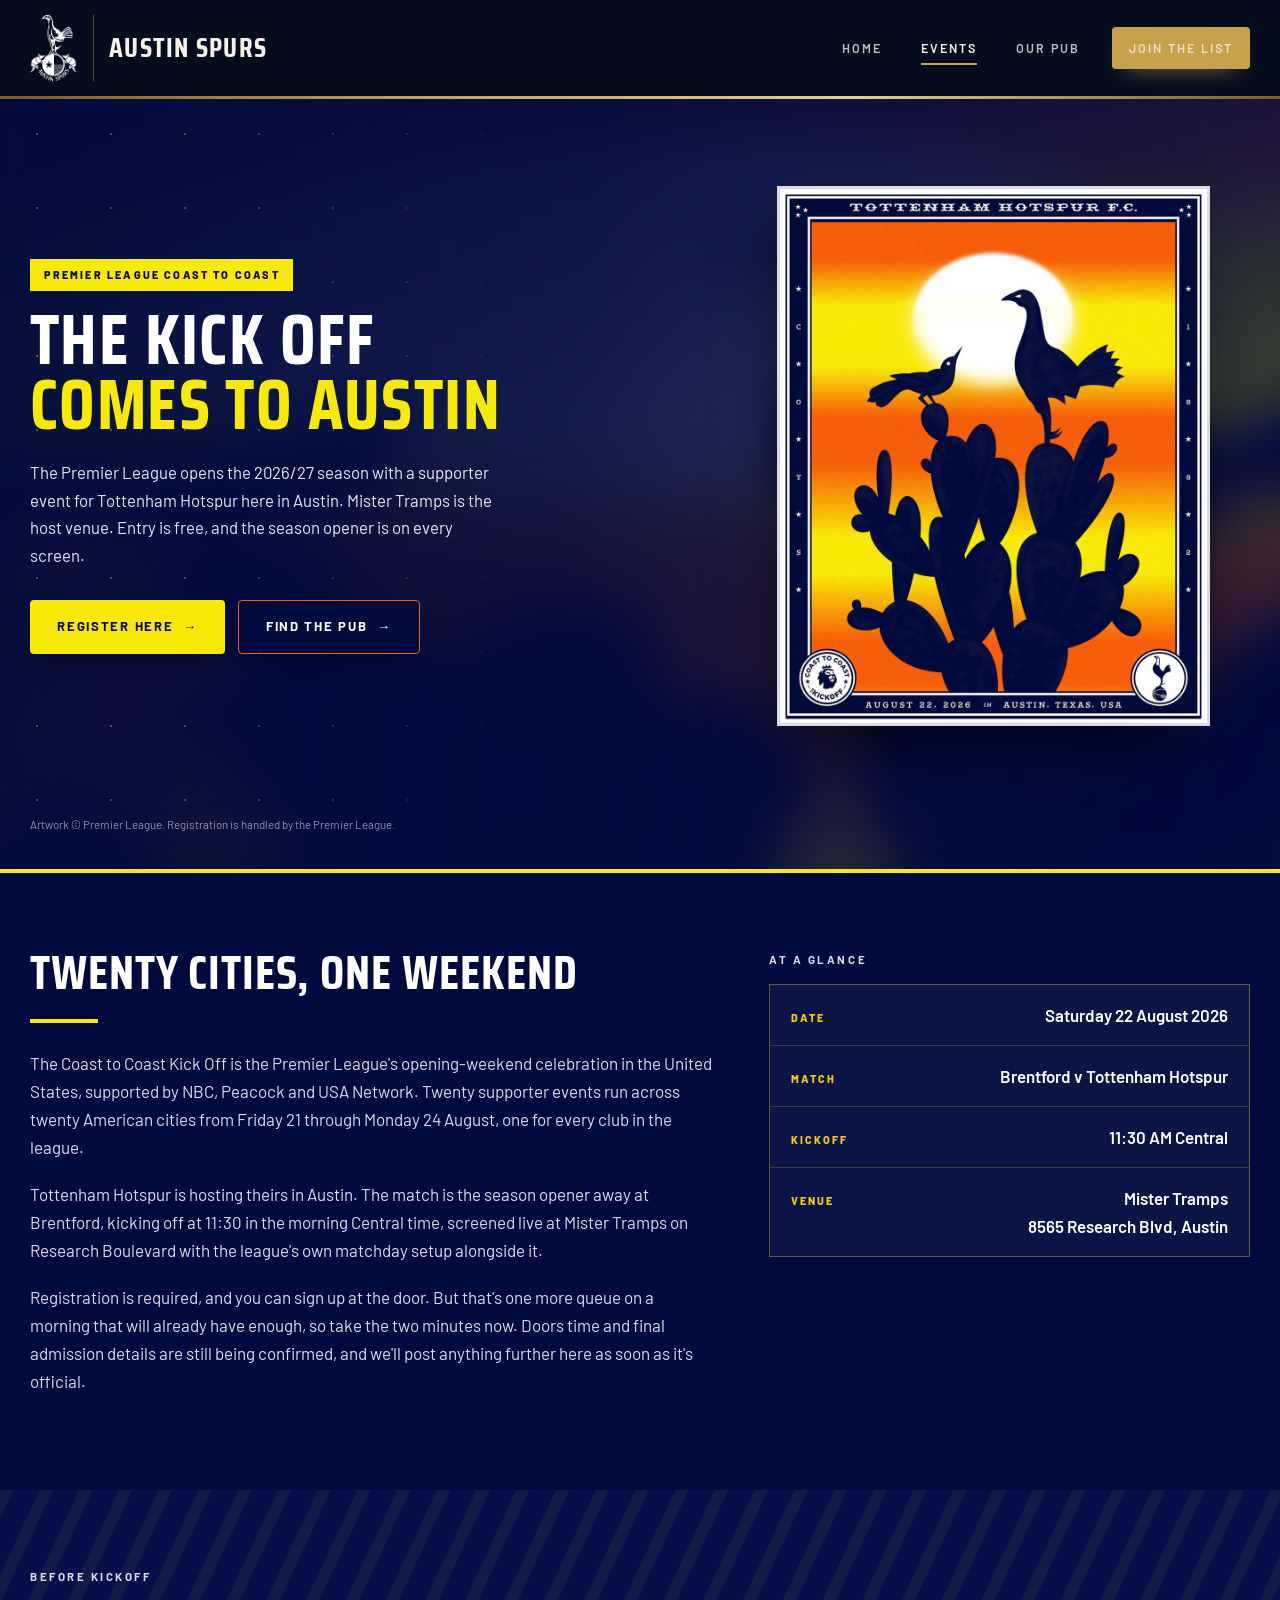
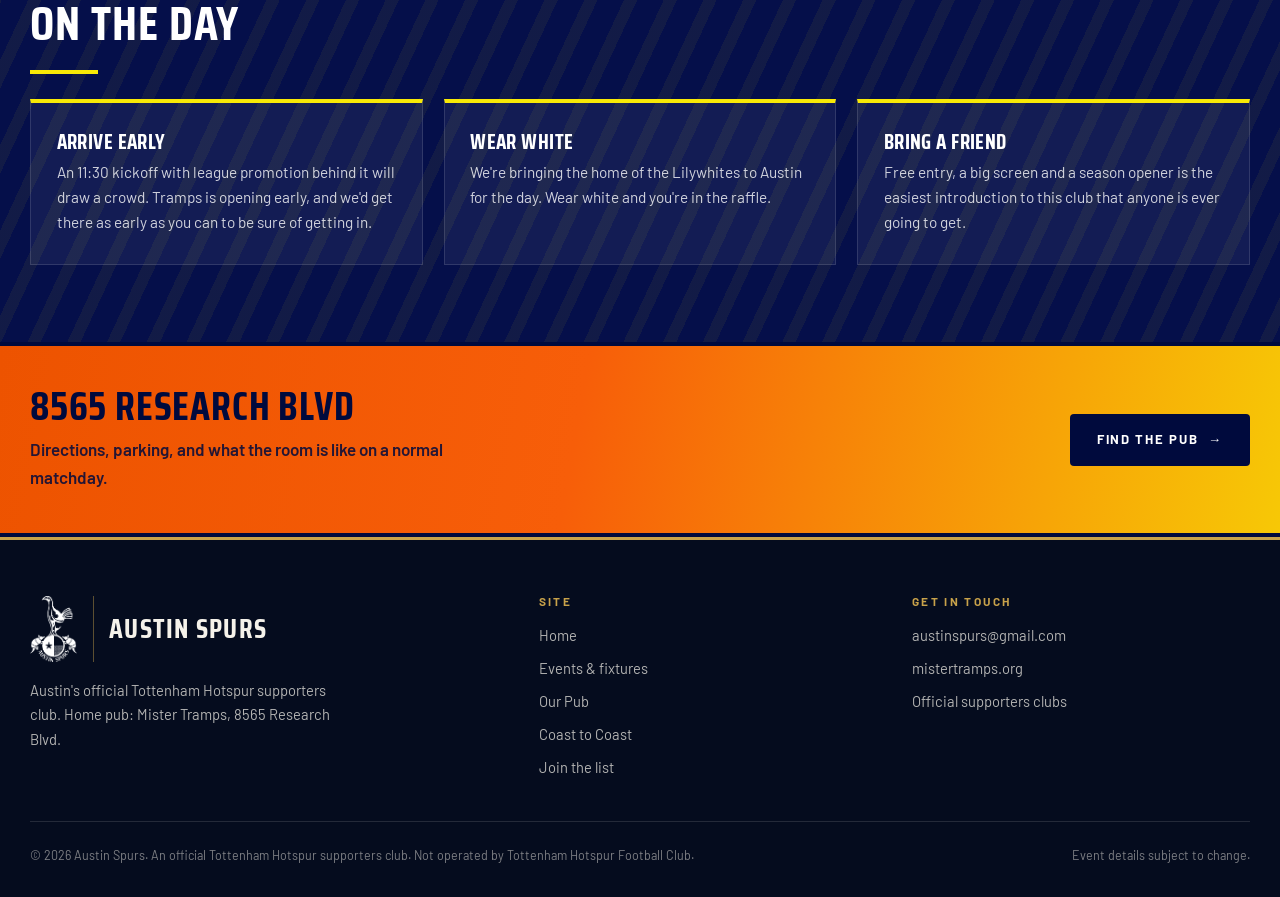
==== coast-to-coast.html @ 4a3f759a "On-site registration exists; skip the queue" ====
<!DOCTYPE html>
<html lang="en">
<head>
<meta charset="utf-8">
<meta name="viewport" content="width=device-width, initial-scale=1">
<title>Coast to Coast Kick Off — Austin Spurs</title>
<meta name="description" content="The Premier League's Coast to Coast Kick Off for Tottenham Hotspur comes to Austin on Saturday 22 August 2026, hosted at Mister Tramps. Free entry.">
<link rel="icon" href="assets/img/favicon.png">
<link rel="canonical" href="https://atx-spurs.com/coast-to-coast.html">
<meta property="og:type" content="website">
<meta property="og:site_name" content="Austin Spurs">
<meta property="og:title" content="Coast to Coast Kick Off — Austin Spurs">
<meta property="og:description" content="The Premier League's Coast to Coast Kick Off for Tottenham Hotspur comes to Austin on Saturday 22 August 2026, hosted at Mister Tramps. Free entry.">
<meta property="og:url" content="https://atx-spurs.com/coast-to-coast.html">
<meta property="og:image" content="https://atx-spurs.com/assets/img/coast-to-coast-poster.jpg">
<meta name="twitter:card" content="summary_large_image">
<meta name="theme-color" content="#000A3D">
<link rel="preconnect" href="https://fonts.googleapis.com">
<link rel="preconnect" href="https://fonts.gstatic.com" crossorigin>
<link href="https://fonts.googleapis.com/css2?family=Saira+Condensed:wght@500;600;700;800&family=Barlow:ital,wght@0,400;0,600;0,700;0,800;1,400&display=swap" rel="stylesheet">
<link rel="stylesheet" href="assets/css/site.css">
</head>
<body class="c2c-page">

<a class="skip-link" href="#main">Skip to content</a>

<!-- =========================== HEADER =========================== -->
<header class="site-header">
  <div class="header-inner">
    <a class="brand" href="index.html">
      <img class="brand__mark" src="assets/img/logo.png" alt="Austin Spurs crest" width="47" height="66">
      <span class="brand__text"><span class="brand__name">Austin Spurs</span></span>
    </a>
    <button class="nav-toggle" aria-expanded="false" aria-controls="primary-nav" aria-label="Open menu">
      <span aria-hidden="true"></span><span aria-hidden="true"></span><span aria-hidden="true"></span>
    </button>
    <nav class="site-nav" id="primary-nav" aria-label="Primary">
      <ul>
        <li><a href="index.html">Home</a></li>
        <li><a href="events.html" aria-current="page">Events</a></li>
        <li><a href="tramps.html">Our Pub</a></li>
        <li><a class="btn nav-cta" href="join.html">Join the list</a></li>
      </ul>
    </nav>
  </div>
</header>

<main id="main">

<!-- =========================== HERO — poster-led =========================== -->
<section class="c2c-hero" aria-labelledby="c2c-heading">
  <div class="c2c-hero__wash" aria-hidden="true"></div>
  <div class="c2c-hero__stars" aria-hidden="true"></div>

  <div class="c2c-hero__inner">
    <div>
      <span class="c2c-hero__tag">Premier League Coast to Coast</span>
      <h1 id="c2c-heading">The Kick Off<em>Comes to Austin</em></h1>
      <p class="c2c-hero__lede">
        The Premier League opens the 2026/27 season with a supporter event for
        Tottenham Hotspur here in Austin. Mister Tramps is the host venue. Entry is
        free, and the season opener is on every screen.
      </p>
      <div class="c2c-hero__actions">
        <a class="btn btn--c2c-primary" href="https://flowsto.com/COnx51sJX"
           target="_blank" rel="noopener">Register here <span class="arw" aria-hidden="true">&rarr;</span></a>
        <a class="btn btn--c2c-secondary" href="tramps.html">Find the pub <span class="arw" aria-hidden="true">&rarr;</span></a>
      </div>
    </div>

    <figure class="c2c-hero__art">
      <img src="assets/img/coast-to-coast-poster.jpg" width="960" height="1200"
           alt="Premier League Coast to Coast Kick Off poster for Tottenham Hotspur: a cockerel and a grackle perched on prickly pear cactus against a Texas sunset, dated August 22, 2026 in Austin, Texas.">
    </figure>
  </div>
  <p class="c2c-hero__credit">Artwork &copy; Premier League. Registration is handled by the Premier League.</p>
</section>

<!-- =========================== THE EVENT + AT A GLANCE =========================== -->
<section class="c2c-band" aria-labelledby="event-heading">
  <div class="shell">
    <div class="split">
      <div class="reveal">
        <h2 id="event-heading">Twenty Cities, One Weekend</h2>
        <div class="c2c-rule"></div>
        <p>
          The Coast to Coast Kick Off is the Premier League's opening-weekend
          celebration in the United States, supported by NBC, Peacock and USA Network.
          Twenty supporter events run across twenty American cities from Friday 21
          through Monday 24 August, one for every club in the league.
        </p>
        <p>
          Tottenham Hotspur is hosting theirs in Austin. The match is the season opener
          away at Brentford, kicking off at 11:30 in the morning Central time, screened
          live at Mister Tramps on Research Boulevard with the league's own matchday
          setup alongside it.
        </p>
        <!-- Registration is real now, not a waiting list. On-site signup exists,
             so don't imply anyone gets turned away — the argument for doing it
             early is the queue, not the risk. -->
        <p>
          Registration is required, and you can sign up at the door. But that's one
          more queue on a morning that will already have enough, so take the two
          minutes now. Doors time and final admission details are still being
          confirmed, and we'll post anything further here as soon as it's official.
        </p>
      </div>

      <aside class="reveal">
        <p class="c2c-eyebrow">At a glance</p>
        <dl class="c2c-facts">
          <div><dt>Date</dt><dd>Saturday 22 August 2026</dd></div>
          <div><dt>Match</dt><dd>Brentford v Tottenham Hotspur</dd></div>
          <div><dt>Kickoff</dt><dd>11:30 AM Central</dd></div>
          <div><dt>Venue</dt><dd>Mister Tramps<br>8565 Research Blvd, Austin</dd></div>
        </dl>
      </aside>
    </div>
  </div>
</section>

<!-- =========================== ON THE DAY =========================== -->
<section class="c2c-band c2c-band--alt" aria-labelledby="day-heading">
  <div class="shell">
    <p class="c2c-eyebrow reveal">Before kickoff</p>
    <h2 class="reveal" id="day-heading">On The Day</h2>
    <div class="c2c-rule"></div>
    <div class="c2c-cards reveal">
      <article class="c2c-card">
        <h3>Arrive Early</h3>
        <!-- No specific lead time and no mention of a seat: the room is being
             reconfigured for the day and seating isn't something we can promise. -->
        <p>An 11:30 kickoff with league promotion behind it will draw a crowd. Tramps is opening early, and we'd get there as early as you can to be sure of getting in.</p>
      </article>
      <article class="c2c-card">
        <h3>Wear White</h3>
        <p>We're bringing the home of the Lilywhites to Austin for the day. Wear white and you're in the raffle.</p>
      </article>
      <article class="c2c-card">
        <h3>Bring A Friend</h3>
        <p>Free entry, a big screen and a season opener is the easiest introduction to this club that anyone is ever going to get.</p>
      </article>
    </div>
  </div>
</section>

<!-- =========================== CLOSING CTA =========================== -->
<section class="c2c-cta">
  <div class="c2c-cta__inner">
    <div>
      <h2>8565 Research Blvd</h2>
      <p>Directions, parking, and what the room is like on a normal matchday.</p>
    </div>
    <a class="btn btn--c2c-dark" href="tramps.html">Find the pub <span class="arw" aria-hidden="true">&rarr;</span></a>
  </div>
</section>

</main>

<!-- =========================== FOOTER =========================== -->
<footer class="site-footer">
  <div class="shell">
    <div class="footer-grid">
      <div>
        <a class="brand" href="index.html" style="margin-bottom:1rem">
          <img class="brand__mark" src="assets/img/logo.png" alt="" width="47" height="66">
          <span class="brand__text"><span class="brand__name">Austin Spurs</span></span>
        </a>
        <p style="max-width:38ch">
          Austin's official Tottenham Hotspur supporters club. Home pub:
          Mister Tramps, 8565 Research Blvd.
        </p>
      </div>
      <div>
        <h4>Site</h4>
        <ul>
          <li><a href="index.html">Home</a></li>
          <li><a href="events.html">Events &amp; fixtures</a></li>
          <li><a href="tramps.html">Our Pub</a></li>
          <li><a href="coast-to-coast.html">Coast to Coast</a></li>
          <li><a href="join.html">Join the list</a></li>
        </ul>
      </div>
      <div>
        <h4>Get in touch</h4>
        <ul>
          <li><a data-email href="mailto:austinspurs@gmail.com">austinspurs@gmail.com</a></li>
          <li><a href="https://mistertramps.org/" target="_blank" rel="noopener">mistertramps.org</a></li>
          <li><a href="https://www.tottenhamhotspur.com/supporters-clubs" target="_blank" rel="noopener">Official supporters clubs</a></li>
        </ul>
      </div>
    </div>
    <div class="footer-bottom">
      <span>&copy; <span id="year">2026</span> Austin Spurs. An official Tottenham Hotspur supporters club. Not operated by Tottenham Hotspur Football Club.</span>
      <span>Event details subject to change.</span>
    </div>
  </div>
</footer>

<script src="data/site-data.js"></script>
<script src="assets/js/site.js"></script>
</body>
</html>
---- assets/css/site.css ----
/* ==========================================================================
   AUSTIN SPURS — site.css
   Design language: midnight navy + brass, bone paper, condensed poster type.
   Deliberately NOT a clone of tottenhamhotspur.com (they use navy/white/flat).
   Ours adds warm brass, paper texture, and terrace-poster typography.
   ========================================================================== */

/* ---------- Tokens ---------- */
:root {
  --navy-900: #050C1E;
  --navy-800: #0A1733;
  --navy-700: #0E2049;
  --navy-600: #16305F;

  --brass:      #C8A24A;
  --brass-lt:   #E6CD8B;
  --brass-dk:   #7A5E1E;   /* darkened from #8A6C24 to clear 4.5:1 on bone */

  /* Violet, after the club's 2026/27 "Psychic Purple" third kit.
     Used only in the hero gradient — it's an accent with a reason, not a
     third brand colour competing with navy and brass. */
  --violet:     #4B2A7B;
  --violet-lt:  #6E43A8;

  /* Coast to Coast — sampled directly from the Premier League's official
     Tottenham poster so the event sections match the print piece exactly.
     Scoped to the event, deliberately: this is a loud palette and it earns
     its loudness by being temporary. */
  --c2c-navy:   #000A3D;
  --c2c-orange: #F75E09;
  --c2c-red:    #ED5300;
  --c2c-yellow: #F8E906;
  --c2c-amber:  #F7C806;
  --c2c-cream:  #FFFFFF;

  --bone:   #F5F2EA;
  --bone-2: #E8E3D6;
  --ink:    #12151C;
  --muted:  #585F6D;   /* darkened from #6E7686 to clear 4.5:1 on both bone tints */

  --go:    #2FA05C;
  --wait:  #E2A72A;
  --stop:  #C9372E;

  --shell: min(1220px, 100% - 2.5rem);
  --rad: 4px;

  /* ---- Typography -------------------------------------------------------
     Tottenham's own face is F37's custom "TH" family — proprietary, all
     rights reserved, not licensable at any price. Saira Condensed is a
     deliberate cousin: same squared, slightly condensed, upright caps
     temperature, without the beak-and-spur terminal detailing that makes
     theirs theirs. Close enough to feel like the same sport, far enough to
     survive a side-by-side.
     To swap it: change --font-display here AND the Google Fonts <link> in
     the five HTML files. See type-options.html for the alternatives.
     ---------------------------------------------------------------------- */
  --font-display: "Saira Condensed", "Oswald", "Arial Narrow", Impact, sans-serif;
  --font-body: "Barlow", -apple-system, BlinkMacSystemFont, "Segoe UI", sans-serif;
  --display-weight: 700;
  --display-track: .02em;

  --shadow-lift: 0 18px 45px -22px rgba(5, 12, 30, .55);
}

/* ---------- Reset ---------- */
*, *::before, *::after { box-sizing: border-box; }
html { scroll-behavior: smooth; -webkit-text-size-adjust: 100%; }
body {
  margin: 0;
  font-family: var(--font-body);
  font-size: 17px;
  line-height: 1.65;
  color: var(--ink);
  background: var(--bone);
  overflow-x: hidden;
}
img, svg, iframe { max-width: 100%; display: block; }
/* Without this, an <img> with width/height attributes keeps its attribute
   height while max-width shrinks the width — squashing the picture. Any rule
   that sets height on a class (the crest, the hero watermark, the map iframe)
   is more specific and still wins. */
img { height: auto; }
a { color: inherit; }
h1, h2, h3, h4 {
  font-family: var(--font-display);
  font-weight: var(--display-weight);
  line-height: .94;
  letter-spacing: var(--display-track);
  text-transform: uppercase;
  margin: 0 0 .5em;
}
p { margin: 0 0 1.1em; }

/* ---------- Utility ---------- */
.shell { width: var(--shell); margin-inline: auto; }
.eyebrow {
  font-family: var(--font-body);
  font-weight: 700;
  font-size: .72rem;
  letter-spacing: .22em;
  text-transform: uppercase;
  color: var(--brass-dk);
  margin: 0 0 .9rem;
  display: flex;
  align-items: center;
  gap: .7rem;
}
.eyebrow::after {
  content: "";
  flex: 1;
  height: 1px;
  background: linear-gradient(90deg, var(--brass) 0%, transparent 100%);
}
.eyebrow--light { color: var(--brass-lt); }
.on-dark .eyebrow { color: var(--brass-lt); }
.visually-hidden {
  position: absolute; width: 1px; height: 1px;
  overflow: hidden; clip: rect(0 0 0 0); white-space: nowrap;
}

/* ---------- Focus & skip link (a11y) ---------- */
.skip-link {
  position: absolute; left: 1rem; top: -100px; z-index: 200;
  background: var(--brass); color: var(--navy-900);
  padding: .8rem 1.3rem; font-weight: 700; text-decoration: none;
  letter-spacing: .1em; text-transform: uppercase; font-size: .8rem;
  transition: top .18s ease;
}
.skip-link:focus { top: 1rem; }

/* Every interactive element gets the same visible ring, not just buttons */
a:focus-visible, button:focus-visible, [tabindex]:focus-visible {
  outline: 3px solid var(--brass-lt);
  outline-offset: 3px;
  border-radius: 2px;
}
.site-nav a:focus-visible { outline-offset: -2px; }

/* ---------- Buttons ---------- */
.btn {
  --btn-bg: var(--brass);
  --btn-fg: var(--navy-900);
  display: inline-flex;
  align-items: center;
  gap: .6rem;
  padding: .95rem 1.7rem;
  background: var(--btn-bg);
  color: var(--btn-fg);
  font-weight: 700;
  font-size: .82rem;
  letter-spacing: .13em;
  text-transform: uppercase;
  text-decoration: none;
  border: 0;
  border-radius: var(--rad);
  cursor: pointer;
  transition: transform .18s ease, box-shadow .18s ease, background .18s ease;
  box-shadow: 0 10px 24px -14px rgba(200, 162, 74, .9);
}
.btn:hover { transform: translateY(-2px); box-shadow: 0 16px 30px -14px rgba(200, 162, 74, .95); }
.btn:focus-visible { outline: 3px solid var(--brass-lt); outline-offset: 3px; }
.btn .arw { transition: transform .18s ease; }
.btn:hover .arw { transform: translateX(4px); }

/* Secondary action on a dark background. Solid, not outlined — an outlined
   button next to a filled one reads as disabled to a lot of people. */
.btn--ghost {
  --btn-bg: rgba(5, 12, 30, .72);
  --btn-fg: var(--bone);
  border: 1px solid rgba(230, 205, 139, .38);
  box-shadow: none;
  backdrop-filter: blur(3px);
}
.btn--ghost:hover { --btn-bg: rgba(5, 12, 30, .92); border-color: rgba(230, 205, 139, .7); box-shadow: none; }
.btn--navy { --btn-bg: var(--navy-700); --btn-fg: var(--bone); box-shadow: none; }
.btn--navy:hover { --btn-bg: var(--navy-600); }

/* ==========================================================================
   HEADER  (identical markup on every page)
   ========================================================================== */
.site-header {
  position: sticky;
  top: 0;
  z-index: 60;
  background: var(--navy-900);
  border-bottom: 1px solid rgba(200, 162, 74, .28);
}
.site-header::after {
  content: "";
  position: absolute; left: 0; right: 0; bottom: -3px; height: 3px;
  background: linear-gradient(90deg, var(--brass-dk), var(--brass), var(--brass-lt), var(--brass-dk));
}
.header-inner {
  width: var(--shell);
  margin-inline: auto;
  display: flex;
  align-items: center;
  justify-content: space-between;
  gap: 1.5rem;
  min-height: 96px;
}

/* ---- Lockup: crest + AUSTIN SPURS ----------------------------------------
   The mark sits in a fixed square box, so any logo file drops in without
   shifting the wordmark. A hairline brass rule separates the two, the way
   club lockups usually handle a crest-plus-name arrangement.
   -------------------------------------------------------------------------- */
.brand { display: flex; align-items: center; gap: 1rem; text-decoration: none; }
/* The crest is portrait (405x569), so it's sized by height and left to find
   its own width. Swapping in a squarer mark needs no CSS change. */
.brand__mark {
  height: 66px; width: auto; flex: none;
  object-fit: contain;
}
.brand__text {
  display: flex; align-items: center;
  padding-left: .95rem;
  border-left: 1px solid rgba(200, 162, 74, .45);
  align-self: stretch;
}
.brand__name {
  font-family: var(--font-display);
  font-weight: 700;
  font-size: 1.72rem;
  line-height: .9;
  color: var(--bone);
  letter-spacing: .045em;
  text-transform: uppercase;
  white-space: nowrap;
  transition: color .18s ease;
}
.brand:hover .brand__name { color: var(--brass-lt); }

@media (max-width: 560px) {
  .brand__mark { height: 48px; }
  .brand__name { font-size: 1.3rem; }
  .brand__text { padding-left: .75rem; }
  .brand { gap: .75rem; }
}

.site-nav ul {
  list-style: none;
  display: flex;
  align-items: center;
  gap: .35rem;
  margin: 0; padding: 0;
}
.site-nav a {
  display: block;
  padding: .7rem 1.05rem;
  font-weight: 600;
  font-size: .78rem;
  letter-spacing: .16em;
  text-transform: uppercase;
  color: rgba(245, 242, 234, .78);
  text-decoration: none;
  border-radius: var(--rad);
  position: relative;
  transition: color .16s ease;
}
.site-nav a::after {
  content: "";
  position: absolute; left: 1.05rem; right: 1.05rem; bottom: .3rem;
  height: 2px; background: var(--brass);
  transform: scaleX(0); transform-origin: left;
  transition: transform .22s ease;
}
.site-nav a:hover { color: var(--bone); }
.site-nav a:hover::after { transform: scaleX(1); }
.site-nav a[aria-current="page"] { color: var(--bone); }
.site-nav a[aria-current="page"]::after { transform: scaleX(1); }

.nav-cta { margin-left: .6rem; padding: .7rem 1.2rem; font-size: .74rem; }

.nav-toggle {
  display: none;
  background: none; border: 1px solid rgba(245, 242, 234, .3);
  border-radius: var(--rad);
  padding: .55rem .7rem; cursor: pointer;
}
.nav-toggle span { display: block; width: 22px; height: 2px; background: var(--bone); margin: 4px 0; transition: .2s; }

@media (max-width: 900px) {
  .header-inner { min-height: 72px; }
  .nav-toggle { display: block; }
  .site-nav {
    position: absolute; top: 100%; left: 0; right: 0;
    background: var(--navy-900);
    border-bottom: 3px solid var(--brass);
    max-height: 0; overflow: hidden;
    transition: max-height .28s ease;
  }
  .site-nav[data-open="true"] { max-height: 400px; }
  .site-nav ul { flex-direction: column; align-items: stretch; padding: .6rem 1.25rem 1.25rem; gap: 0; }
  .site-nav a { padding: .95rem .2rem; border-bottom: 1px solid rgba(245, 242, 234, .1); }
  .site-nav a::after { left: .2rem; right: auto; width: 26px; }
  .nav-cta { margin: 1rem .2rem 0; justify-content: center; }
}

/* ==========================================================================
   HERO — parallax
   ========================================================================== */
/* Four planes, each moving at its own rate on scroll:
   gradient (fixed) < crest (0.18) < halftone (0.42) < hairlines (0.62)
   The spread between them is what stops a flat gradient reading as flat. */
.hero {
  position: relative;
  min-height: clamp(560px, 86vh, 820px);
  display: grid;
  align-items: center;
  overflow: hidden;
  isolation: isolate;
  background:
    radial-gradient(120% 90% at 78% 30%, rgba(110,67,168,.55) 0%, transparent 62%),
    linear-gradient(168deg, var(--navy-900) 0%, #12183F 38%, var(--violet) 78%, #5A3390 100%);
}
/* The layers travel up to ~440px on scroll plus pointer drift, so the stage is
   oversized well beyond the hero. This slack is what keeps their edges outside
   the frame the whole way. */
/* Slack reduced from -45% -14%: travel is much shorter now, and the horizontal
   drift is gone entirely, so the layers no longer need that much room to move
   without their edges sliding into frame. */
.hero__stage {
  position: absolute; inset: -34% -8%;
  z-index: 0;
  pointer-events: none;
}
.hero__layer { will-change: transform; position: absolute; inset: 0; }

/* Height is a percentage of .hero__stage, not the hero — and the stage is
   ~168% of hero height. So 76% here puts the crest at roughly 1.28x the hero,
   cropped about 14% top and bottom.

   That number went DOWN from 104% to make the crest MORE readable, which reads
   backwards until you do the arithmetic: at 104% the crest stood at nearly
   twice the hero's height, so all you ever saw was a fragment of a much larger
   shape. Smaller crest, more of the mark in frame.

   14% overhang is also the travel budget. The crest can move ±110px on an
   800px hero before an edge shows, and the parallax uses ~93px of that. If you
   increase SCROLL_TRAVEL or POINTER_TRAVEL in site.js, shrink this number to
   match or the top edge will slide into view mid-scroll. */
.hero__crest {
  height: 76%;
  width: auto;
  /* Sits inside the right edge rather than bleeding past it. At -1% about 122px
     of the crest's width was being cut off, and losing a fifth of the mark
     sideways on top of the vertical crop is what made it read as an abstract
     shape instead of a cockerel. The vertical crop alone does the "never quite
     whole" job. */
  top: 50%; left: auto; right: 4%;
  transform-origin: center;
  translate: 0 -50%;
  opacity: .26;
  filter: drop-shadow(0 0 60px rgba(230,205,139,.25));
}

/* ---- Mobile hero ------------------------------------------------------
   On a short viewport the desktop numbers only just cleared — about 50px of
   margin — and mobile browsers change innerHeight when the URL bar collapses,
   which eats exactly that kind of margin and lets the bottom of the crest
   slide into frame. Rather than tune the margin, mobile gets its own
   treatment: far more overfill, the crest pushed further off-frame so it
   reads as a deliberate crop, and much less travel (see SCROLL_TRAVEL in
   site.js, which also drops on narrow screens).
   ----------------------------------------------------------------------- */
@media (max-width: 760px) {
  .hero__stage { inset: -40% -14%; }
  .hero__crest {
    height: 72%;
    right: -6%;
    opacity: .2;
  }
  /* Vertical hairlines are noise at this width and can't be perceived moving. */
  .hero__rules { display: none; }
  .hero__dots { opacity: .1; }
}

/* Halftone screen — rhymes with the halftone quarter inside the crest itself */
.hero__dots {
  background-image: radial-gradient(rgba(245,242,234,.5) 1px, transparent 1px);
  background-size: 13px 13px;
  opacity: .13;
  mask-image: radial-gradient(120% 100% at 70% 40%, #000 15%, transparent 72%);
}

/* Terrace hairlines */
.hero__rules {
  background-image: repeating-linear-gradient(90deg,
    rgba(200,162,74,.16) 0 1px, transparent 1px 132px);
  mask-image: linear-gradient(180deg, transparent 0%, #000 45%, transparent 100%);
  opacity: .8;
}

.hero__scrim {
  position: absolute; inset: 0; z-index: 1;
  background:
    linear-gradient(94deg, rgba(5,12,30,.9) 0%, rgba(5,12,30,.62) 42%, rgba(5,12,30,.1) 78%),
    linear-gradient(180deg, rgba(5,12,30,.5) 0%, transparent 30%, rgba(5,12,30,.45) 100%);
}
.hero__grain {
  position: absolute; inset: 0; z-index: 2; opacity: .16; pointer-events: none;
  background-image: url("data:image/svg+xml,%3Csvg xmlns='http://www.w3.org/2000/svg' width='140' height='140'%3E%3Cfilter id='n'%3E%3CfeTurbulence type='fractalNoise' baseFrequency='.9' numOctaves='3'/%3E%3C/filter%3E%3Crect width='140' height='140' filter='url(%23n)' opacity='.55'/%3E%3C/svg%3E");
}
.hero__content {
  position: relative; z-index: 3;
  width: var(--shell);
  margin-inline: auto;
  padding: 5rem 0;
  color: var(--bone);
  max-width: none;
}
.hero__inner { max-width: 680px; }

/* One sentence, three sizes. The scale shift is what gives the headline
   somewhere to go without adding more words. */
.hero__title {
  font-size: clamp(2.7rem, 6.6vw, 5.1rem);
  color: var(--bone);
  margin-bottom: .4em;
  text-shadow: 0 6px 40px rgba(5, 12, 30, .55);
}
.hero__title .lead-in {
  display: block;
  font-size: .42em;
  letter-spacing: .12em;
  color: var(--brass-lt);
  margin-bottom: .35em;
}
.hero__title em { font-style: normal; display: block; }

.hero__blurb {
  font-size: clamp(1.04rem, 1.5vw, 1.2rem);
  color: rgba(245, 242, 234, .9);
  max-width: 50ch;
  margin-bottom: 2rem;
}
.hero__actions { display: flex; flex-wrap: wrap; gap: .8rem; align-items: center; }

/* Both hero buttons behave identically on hover — same lift, same violet
   haze. Different hover states on two adjacent buttons reads as a bug. */
.hero__actions .btn {
  box-shadow: 0 10px 24px -16px rgba(110, 67, 168, .8);
}
.hero__actions .btn:hover {
  transform: translateY(-2px);
  box-shadow:
    0 16px 38px -12px rgba(110, 67, 168, .95),
    0 0 0 1px rgba(230, 205, 139, .45);
}
.hero__actions .btn--ghost:hover { --btn-bg: rgba(35, 16, 62, .82); border-color: rgba(230, 205, 139, .55); }

/* Compact page banner heroes (Events / Tramps) */
.page-hero {
  position: relative;
  background: var(--navy-800);
  color: var(--bone);
  overflow: hidden;
  isolation: isolate;
}
.page-hero__art { position: absolute; inset: 0; z-index: 0; }
.page-hero__art svg { width: 100%; height: 100%; object-fit: cover; }
.page-hero::before {
  content: ""; position: absolute; inset: 0; z-index: 1;
  background: linear-gradient(100deg, rgba(5,12,30,.94) 0%, rgba(5,12,30,.72) 45%, rgba(5,12,30,.35) 100%);
}
.page-hero__content {
  position: relative; z-index: 2;
  width: var(--shell); margin-inline: auto;
  padding: 4.5rem 0 4rem;
}
.page-hero__title { font-size: clamp(2.5rem, 6vw, 4.6rem); color: var(--bone); }
.page-hero__lede { max-width: 56ch; color: rgba(245,242,234,.85); margin-bottom: 0; }

/* ==========================================================================
   PUB BANNER (Mister Tramps)
   Their logo is hand-drawn, distressed, white-on-black — a painted bar sign,
   not a stadium graphic. So this band is a dark painted wall with grain and a
   vignette rather than the navy-and-floodlights treatment used elsewhere.
   ========================================================================== */
.pub-banner {
  position: relative;
  background: #0E0E11;
  border-bottom: 3px solid var(--brass);
  overflow: hidden;
  isolation: isolate;
}
/* Uneven light on a dark wall. No fine repeating stripe here on purpose —
   at a small period it moirés against the logo's own distress texture. The
   depth comes from broad gradients plus grain instead. */
.pub-banner::before {
  content: "";
  position: absolute; inset: 0; z-index: 0;
  background:
    radial-gradient(90% 130% at 20% 4%,  rgba(255,255,255,.10) 0%, transparent 58%),
    radial-gradient(75% 110% at 90% 96%, rgba(200,162,74,.14) 0%, transparent 62%),
    linear-gradient(178deg, rgba(255,255,255,.05) 0%, transparent 30%, rgba(0,0,0,.4) 100%);
}
.pub-banner::after {           /* grain */
  content: "";
  position: absolute; inset: 0; z-index: 1; opacity: .3; pointer-events: none;
  background-image: url("data:image/svg+xml,%3Csvg xmlns='http://www.w3.org/2000/svg' width='140' height='140'%3E%3Cfilter id='n'%3E%3CfeTurbulence type='fractalNoise' baseFrequency='.85' numOctaves='3'/%3E%3C/filter%3E%3Crect width='140' height='140' filter='url(%23n)' opacity='.6'/%3E%3C/svg%3E");
}
.pub-banner__inner {
  position: relative; z-index: 2;
  width: var(--shell); margin-inline: auto;
  padding: clamp(2.6rem, 6vw, 4.2rem) 0;
  display: flex; align-items: center; gap: clamp(1.6rem, 5vw, 4rem);
  flex-wrap: wrap;
}
.pub-banner__logo {
  flex: 1 1 380px;
  max-width: 520px;
  filter: drop-shadow(0 6px 30px rgba(0,0,0,.8));
}
.pub-banner__logo img { width: 100%; height: auto; }
.pub-banner__meta { flex: 1 1 260px; color: var(--bone); }
.pub-banner__meta h1 {
  font-size: clamp(1.3rem, 2.4vw, 1.85rem);
  color: var(--bone); margin-bottom: .5em;
}
.pub-banner__meta p { color: rgba(245,242,234,.72); margin: 0; max-width: 34ch; }
.pub-banner__meta .rule { margin-bottom: 1.1rem; }

/* Photo + copy rows */
.media-row { display: grid; gap: clamp(1.8rem, 5vw, 3.4rem); grid-template-columns: 1fr 1fr; align-items: center; }
.media-row--flip .media-row__copy { order: 2; }
@media (max-width: 860px) {
  .media-row { grid-template-columns: 1fr; }
  .media-row--flip .media-row__copy { order: 0; }
}

/* Address block with the directions button sitting beside it */
.address-head {
  display: flex; align-items: flex-end; justify-content: space-between;
  gap: 1.2rem 2rem; flex-wrap: wrap;
  margin-bottom: 1.6rem;
}
.address-head h2 { margin-bottom: .15em; }
.address-head p { margin: 0; color: var(--muted); }

/* Tramps banner variant — wide, short, logo slot */
.banner-hero { min-height: 340px; display: grid; align-items: center; }
.banner-hero .page-hero__content { padding: 3.2rem 0; display: flex; gap: 2.5rem; align-items: center; flex-wrap: wrap; }
.tramps-badge {
  width: 132px; height: 132px; flex: none;
  border: 2px solid var(--brass);
  border-radius: 50%;
  display: grid; place-items: center;
  background: rgba(5,12,30,.55);
  text-align: center;
  padding: .8rem;
}
.tramps-badge span {
  font-family: var(--font-display); font-weight: var(--display-weight);
  font-size: .92rem; line-height: 1.15; color: var(--brass-lt);
  letter-spacing: .04em; text-transform: uppercase;
}

/* ==========================================================================
   SECTIONS
   ========================================================================== */
.section { padding: clamp(3.5rem, 7vw, 6rem) 0; }
.section--navy { background: var(--navy-800); color: var(--bone); }
.section--navy h2, .section--navy h3 { color: var(--bone); }
.section--paper { background: var(--bone-2); }
.section__title { font-size: clamp(2rem, 4vw, 3.1rem); margin-bottom: .6em; }
.section__lede { max-width: 60ch; color: var(--muted); }
.section--navy .section__lede { color: rgba(245,242,234,.75); }

.rule {
  height: 3px; width: 68px;
  background: var(--brass);
  margin: 0 0 1.6rem;
}

/* Cards row */
.cards { display: grid; gap: 1.4rem; grid-template-columns: repeat(auto-fit, minmax(255px, 1fr)); }
.card {
  background: #fff;
  border: 1px solid var(--bone-2);
  border-top: 4px solid var(--brass);
  border-radius: var(--rad);
  padding: 1.9rem 1.6rem;
  box-shadow: var(--shadow-lift);
  display: flex; flex-direction: column;
}
.card h3 { font-size: 1.35rem; margin-bottom: .55rem; }
.card p { color: var(--muted); font-size: .96rem; }
.card a.card__link {
  margin-top: auto;
  font-weight: 700; font-size: .78rem; letter-spacing: .14em; text-transform: uppercase;
  color: var(--navy-700); text-decoration: none;
  border-bottom: 2px solid var(--brass); align-self: flex-start; padding-bottom: 2px;
}
.card a.card__link:hover { color: var(--brass-dk); }

/* Split content */
.split { display: grid; gap: clamp(2rem, 5vw, 3.5rem); grid-template-columns: 1.35fr .95fr; align-items: start; }
@media (max-width: 860px) { .split { grid-template-columns: 1fr; } }
.prose p { font-size: 1.04rem; }
.figure {
  border: 1px solid var(--bone-2);
  border-radius: var(--rad);
  overflow: hidden;
  background: #fff;
  box-shadow: var(--shadow-lift);
}
/* Photos in a media row share one 3:2 box. A 16:9 shot at half-width reads as
   a letterbox strip next to a 3:2 one — technically correct, but it looks
   squashed and the two heights don't agree. Cropping from the centre gives
   both the same presence. object-fit keeps the pixels undistorted; only the
   framing changes. */
.media-row .figure img {
  aspect-ratio: 3 / 2;
  width: 100%;
  height: auto;
  object-fit: cover;
  object-position: center;
}

/* Hover: the photo drifts in behind its own frame while the shadow deepens.
   The zoom lives on the image, not the figure, because .reveal already owns
   the figure's transform and the two would fight. .figure clips, so the scale
   stays inside the 3:2 box.

   The transition here has to restate opacity and transform: this selector
   outranks .reveal, and a transition declaration replaces rather than merges,
   so omitting them would kill the fade-in on scroll.

   Guarded to real hover devices — on touch a tap latches the state and leaves
   the photo stuck at 1.05. */
@media (hover: hover) {
  .media-row .figure {
    transition: opacity .7s ease, transform .7s ease, box-shadow .45s ease;
  }
  .media-row .figure img {
    transition: transform .6s cubic-bezier(.2, .6, .2, 1);
    will-change: transform;
  }
  .media-row .figure:hover {
    box-shadow: 0 26px 52px -20px rgba(5, 12, 30, .58);
  }
  .media-row .figure:hover img { transform: scale(1.05); }
}

.figure figcaption {
  padding: .85rem 1.1rem;
  font-size: .78rem; letter-spacing: .1em; text-transform: uppercase;
  font-weight: 600; color: var(--muted);
  border-top: 1px solid var(--bone-2);
}

/* ==========================================================================
   EVENT BANNER (Coast to Coast)
   ========================================================================== */
.flag-banner {
  position: relative;
  background: linear-gradient(100deg, var(--navy-700), var(--navy-900) 65%);
  color: var(--bone);
  border-block: 3px solid var(--brass);
  overflow: hidden;
}
.flag-banner::before {
  content: "";
  position: absolute; inset: 0;
  background-image: repeating-linear-gradient(115deg, rgba(200,162,74,.09) 0 12px, transparent 12px 34px);
}
.flag-banner__inner {
  position: relative;
  width: var(--shell); margin-inline: auto;
  padding: 2.6rem 0;
  display: flex; gap: 2rem; align-items: center; justify-content: space-between; flex-wrap: wrap;
}
/* Event-palette variant, used on the Coast to Coast page */
.flag-banner--c2c {
  background: linear-gradient(100deg, var(--c2c-navy), #0A1A55 70%);
  border-block-color: var(--c2c-yellow);
}
.flag-banner--c2c::before {
  background-image: repeating-linear-gradient(115deg, rgba(248,233,6,.1) 0 12px, transparent 12px 34px);
}
.flag-banner--c2c .flag-banner__tag { background: var(--c2c-yellow); color: var(--c2c-navy); }
.flag-banner--c2c .btn:hover {
  transform: translateY(-2px);
  box-shadow: 0 16px 38px -12px rgba(247,94,9,.85), 0 0 0 1px rgba(248,233,6,.6);
}

.flag-banner__tag {
  display: inline-block;
  background: var(--brass); color: var(--navy-900);
  font-weight: 800; font-size: .68rem; letter-spacing: .2em; text-transform: uppercase;
  padding: .38rem .8rem; border-radius: 2px; margin-bottom: .9rem;
}
.flag-banner h2 { font-size: clamp(1.8rem, 3.6vw, 2.9rem); color: var(--bone); margin-bottom: .35em; }
.flag-banner p { color: rgba(245,242,234,.82); max-width: 54ch; margin-bottom: 0; }

/* Status-check strip (Tramps page) */
.check-strip {
  background: var(--navy-900);
  border-block: 3px solid var(--brass);
}
.check-strip__inner {
  width: var(--shell); margin-inline: auto;
  padding: 2rem 0;
  display: flex; gap: 1.5rem; align-items: center; justify-content: space-between; flex-wrap: wrap;
}
.check-strip__text { display: flex; align-items: center; gap: 1rem; color: var(--bone); }
.check-strip__text strong {
  font-family: var(--font-display); font-weight: var(--display-weight); text-transform: uppercase;
  font-size: clamp(1.2rem, 2.5vw, 1.85rem); line-height: 1.05; letter-spacing: var(--display-track);
}
.pulse-dot {
  width: 16px; height: 16px; border-radius: 50%; background: var(--go); flex: none;
  box-shadow: 0 0 0 0 rgba(47,160,92,.7);
  animation: pulse 2.2s infinite;
}
@keyframes pulse {
  70% { box-shadow: 0 0 0 14px rgba(47,160,92,0); }
  100% { box-shadow: 0 0 0 0 rgba(47,160,92,0); }
}

/* ==========================================================================
   FIXTURE LIST — match details left, Tramps status right
   ========================================================================== */
.legend {
  display: flex; flex-wrap: wrap; gap: 1.4rem;
  padding: 1.15rem 1.4rem;
  background: #fff;
  border: 1px solid var(--bone-2);
  border-left: 4px solid var(--navy-700);
  border-radius: var(--rad);
  margin-bottom: 2rem;
}
.legend__item { display: flex; align-items: center; gap: .6rem; font-size: .88rem; }
.legend__item b { font-weight: 700; }
.legend__item span.lamp { flex: none; }

.lamp {
  width: 14px; height: 14px; border-radius: 50%;
  display: inline-block;
  box-shadow: inset 0 0 0 1px rgba(0,0,0,.18);
}
.lamp--open   { background: var(--go);   box-shadow: inset 0 0 0 1px rgba(0,0,0,.15), 0 0 12px rgba(47,160,92,.65); }
.lamp--closed { background: var(--stop); box-shadow: inset 0 0 0 1px rgba(0,0,0,.15), 0 0 12px rgba(201,55,46,.5); }
.lamp--tbd    { background: var(--wait); box-shadow: inset 0 0 0 1px rgba(0,0,0,.15), 0 0 12px rgba(226,167,42,.5); }

.fixture-filters { display: flex; gap: .5rem; flex-wrap: wrap; margin-bottom: 1.5rem; }

/* Expand / collapse control under the fixture list */
.fixtures-more { margin: 1.6rem 0 0; text-align: center; }
.fixtures-more .btn[hidden] { display: none; }
.fixtures-more__count { opacity: .7; font-weight: 600; }
.fixture:focus-visible { outline: 3px solid var(--brass); outline-offset: 3px; }
.chip {
  border: 1px solid var(--bone-2);
  background: #fff;
  padding: .5rem 1rem;
  font: inherit; font-size: .78rem; font-weight: 700;
  letter-spacing: .12em; text-transform: uppercase;
  border-radius: 999px; cursor: pointer;
  transition: .16s;
}
.chip[aria-pressed="true"] { background: var(--navy-700); color: var(--bone); border-color: var(--navy-700); }

.fixtures { display: flex; flex-direction: column; gap: .85rem; }

.fixture {
  display: grid;
  grid-template-columns: 92px 1fr 250px;
  gap: 1.5rem;
  align-items: center;
  background: #fff;
  border: 1px solid var(--bone-2);
  border-radius: var(--rad);
  padding: 1.15rem 1.4rem;
  transition: box-shadow .18s ease, transform .18s ease;
}
.fixture:hover { box-shadow: var(--shadow-lift); transform: translateY(-1px); }
.fixture--next { border-left: 5px solid var(--brass); }
.fixture--flag { border-left: 5px solid var(--brass); background: linear-gradient(90deg, rgba(200,162,74,.09), #fff 42%); }

.fixture__date { text-align: center; border-right: 1px solid var(--bone-2); padding-right: 1.2rem; }
.fixture__dow { font-size: .68rem; font-weight: 700; letter-spacing: .16em; text-transform: uppercase; color: var(--muted); }
.fixture__day { font-family: var(--font-display); font-weight: var(--display-weight); font-size: 2.35rem; line-height: 1; color: var(--navy-800); }
.fixture__mon { font-size: .7rem; font-weight: 700; letter-spacing: .16em; text-transform: uppercase; color: var(--brass-dk); }

.fixture__meta { min-width: 0; }
/* The Home/Away chip sits inside the opponent heading, so the heading is a flex
   row with a real gap. Previously the chip's padding rule was scoped to
   .fixture__sub — where the chip does not live — so it inherited only its
   background colour and sat flush against the team name at display size.
   Long club names made the two bleed together on narrow screens. */
.fixture__opp {
  font-family: var(--font-display); font-size: 1.45rem; line-height: 1.1;
  color: var(--navy-900); margin-bottom: .35rem;
  display: flex; flex-wrap: wrap; align-items: center;
  gap: .4rem .65rem;
}
.fixture__sub { font-size: .87rem; color: var(--muted); display: flex; flex-wrap: wrap; gap: .35rem .9rem; }

.ha {
  display: inline-block;
  font-family: var(--font-body);
  font-weight: 700; letter-spacing: .12em; text-transform: uppercase;
  font-size: .62rem; line-height: 1.5;
  padding: .22rem .55rem;
  border-radius: 2px;
  white-space: nowrap;
}
.ha--h { background: var(--navy-700); color: var(--bone); }
.ha--a { background: var(--bone-2); color: var(--navy-800); }
.fixture__note {
  margin-top: .5rem; font-size: .84rem; color: var(--navy-700);
  border-left: 2px solid var(--brass); padding-left: .7rem;
}

.fixture__status {
  display: flex; align-items: center; gap: .8rem;
  padding: .8rem .95rem;
  border-radius: var(--rad);
  border: 1px solid var(--bone-2);
  background: var(--bone);
}
.fixture__status .lamp { width: 18px; height: 18px; }
.status__label { font-weight: 700; font-size: .82rem; line-height: 1.25; }
.status__hint { font-size: .74rem; color: var(--muted); line-height: 1.3; }
.status--open   { border-color: rgba(47,160,92,.4);  background: rgba(47,160,92,.07); }
.status--closed { border-color: rgba(201,55,46,.35); background: rgba(201,55,46,.06); }
.status--tbd    { border-color: rgba(226,167,42,.45);background: rgba(226,167,42,.09); }

@media (max-width: 820px) {
  .fixture { grid-template-columns: 72px 1fr; gap: 1rem 1.1rem; }
  .fixture__date { padding-right: .9rem; }
  .fixture__status { grid-column: 1 / -1; }
}

/* ==========================================================================
   MAP + FORM
   ========================================================================== */
.map-frame {
  border: 1px solid var(--bone-2);
  border-top: 4px solid var(--brass);
  border-radius: var(--rad);
  overflow: hidden;
  background: #fff;
  box-shadow: var(--shadow-lift);
}
.map-frame iframe { width: 100%; height: 440px; border: 0; display: block; }
.map-facts { display: grid; gap: 1.2rem; grid-template-columns: repeat(auto-fit, minmax(190px, 1fr)); margin-top: 1.6rem; }
.map-fact { border-left: 3px solid var(--brass); padding-left: 1rem; }
.map-fact dt { font-size: .68rem; font-weight: 700; letter-spacing: .18em; text-transform: uppercase; color: var(--muted); margin-bottom: .25rem; }
.map-fact dd { margin: 0; font-weight: 600; }

.form-panel {
  background: #fff;
  border: 1px solid var(--bone-2);
  border-top: 4px solid var(--brass);
  border-radius: var(--rad);
  box-shadow: var(--shadow-lift);
  overflow: hidden;
}
.form-panel iframe { width: 100%; min-height: 900px; border: 0; }
.form-fallback { padding: clamp(1.6rem, 4vw, 2.8rem); }
.form-fallback ol { padding-left: 1.2rem; color: var(--muted); }
.form-fallback code {
  background: var(--bone-2); padding: .12rem .38rem; border-radius: 3px;
  font-size: .88em; word-break: break-all;
}

/* ==========================================================================
   FOOTER
   ========================================================================== */
.site-footer {
  background: var(--navy-900);
  color: rgba(245,242,234,.72);
  border-top: 3px solid var(--brass);
  padding: 3.5rem 0 2rem;
  font-size: .92rem;
}
.footer-grid { display: grid; gap: 2.2rem; grid-template-columns: 1.4fr 1fr 1fr; }
@media (max-width: 780px) { .footer-grid { grid-template-columns: 1fr; } }
.site-footer h4 {
  font-size: .74rem; letter-spacing: .2em; color: var(--brass);
  font-family: var(--font-body); font-weight: 700; margin-bottom: 1rem;
}
.site-footer ul { list-style: none; margin: 0; padding: 0; display: grid; gap: .55rem; }
.site-footer a { text-decoration: none; }
.site-footer a:hover { color: var(--brass-lt); }
.footer-bottom {
  margin-top: 2.6rem; padding-top: 1.4rem;
  border-top: 1px solid rgba(245,242,234,.13);
  display: flex; justify-content: space-between; gap: 1rem; flex-wrap: wrap;
  font-size: .78rem; color: rgba(245,242,234,.5);
}

/* ==========================================================================
   COAST TO COAST HERO
   Built around the Premier League's official Tottenham poster. The poster is
   shown whole and never cropped — it's a print piece with its own frame, and
   cutting into it would look like a mistake. Everything around it is sampled
   from its own palette so the page reads as an extension of the artwork.
   ========================================================================== */
.c2c-hero {
  position: relative;
  overflow: hidden;
  isolation: isolate;
  background: var(--c2c-navy);
  border-bottom: 4px solid var(--c2c-yellow);
}
.c2c-hero__wash {
  position: absolute; inset: 0; z-index: 0;
  background-image: url("../img/c2c-backdrop.jpg");
  background-size: cover;
  background-position: center;
  opacity: .5;
}
.c2c-hero::after {          /* keeps type legible over the sunset */
  content: "";
  position: absolute; inset: 0; z-index: 1;
  background:
    linear-gradient(96deg, rgba(0,10,61,.95) 0%, rgba(0,10,61,.86) 44%, rgba(0,10,61,.5) 100%),
    linear-gradient(180deg, rgba(0,10,61,.55) 0%, transparent 40%);
}
/* star rail, lifted from the poster's border */
.c2c-hero__stars {
  position: absolute; inset: 0; z-index: 2; pointer-events: none;
  background-image: radial-gradient(rgba(255,255,255,.55) 1.4px, transparent 1.5px);
  background-size: 74px 74px;
  mask-image: linear-gradient(90deg, #000 0 14%, transparent 42%);
  opacity: .5;
}

.c2c-hero__inner {
  position: relative; z-index: 3;
  width: var(--shell); margin-inline: auto;
  padding: clamp(2.8rem, 6vw, 4.5rem) 0;
  display: grid;
  grid-template-columns: 1.25fr .75fr;
  gap: clamp(2rem, 5vw, 4rem);
  align-items: center;
}
@media (max-width: 900px) {
  .c2c-hero__inner { grid-template-columns: 1fr; }
  /* justify-self: end is inherited from the desktop rule and pins the poster to
     one edge of a full-width column. Centre it explicitly on mobile. */
  .c2c-hero__art {
    order: -1;
    max-width: 340px;
    justify-self: center;
    margin-inline: auto;
  }
}

.c2c-hero__tag {
  display: inline-flex; align-items: center; gap: .55rem;
  background: var(--c2c-yellow); color: var(--c2c-navy);
  font-weight: 800; font-size: .68rem; letter-spacing: .2em; text-transform: uppercase;
  padding: .42rem .85rem; margin-bottom: 1.1rem;
}
.c2c-hero h1 {
  font-size: clamp(2.4rem, 5.6vw, 4.4rem);
  color: var(--c2c-cream);
  line-height: .92;
  margin-bottom: .3em;
}
.c2c-hero h1 em { font-style: normal; display: block; color: var(--c2c-yellow); }
/* These four facts were a row of small uppercase words that read as a caption
   under the headline. Giving each its own plate makes them scannable — date,
   fixture, time and place register separately instead of as one grey line. */
.c2c-hero__meta {
  display: flex; flex-wrap: wrap; gap: .6rem;
  margin: 0 0 1.6rem;
  font-weight: 800; font-size: .92rem; letter-spacing: .1em; text-transform: uppercase;
  color: var(--c2c-yellow);
}
.c2c-hero__meta > span {
  display: inline-flex; align-items: center; gap: .5rem;
  padding: .52rem .85rem;
  background: rgba(0, 10, 61, .82);
  border: 1.5px solid rgba(247, 94, 9, .6);
  border-radius: 3px;
}
/* Club roundels sit on the text baseline, so they need to be flex children
   rather than inline images — an inline SVG would drag the line height. */
.c2c-club { display: inline-flex; align-items: center; gap: .4rem; }
.c2c-club svg { width: 20px; height: 20px; flex: none; }
.c2c-fixture { gap: .45rem; }
.c2c-v { opacity: .6; font-size: .8em; }
/* Zero-height full-width flex item: takes up a whole line, draws nothing, and
   pushes everything after it to the next row. */
.c2c-break { flex-basis: 100%; height: 0; margin: 0; }
.c2c-hero__lede { color: rgba(255,255,255,.9); max-width: 52ch; font-size: 1.05rem; }

.c2c-hero__actions { display: flex; flex-wrap: wrap; gap: .8rem; margin-top: 1.9rem; }
/* Two buttons, clearly different in weight but identical in behaviour */
.c2c-hero__actions .btn { box-shadow: 0 10px 24px -16px rgba(0,0,0,.9); }
.c2c-hero__actions .btn:hover {
  transform: translateY(-2px);
  box-shadow: 0 16px 38px -12px rgba(247,94,9,.85), 0 0 0 1px rgba(248,233,6,.6);
}
.btn--c2c-primary { --btn-bg: var(--c2c-yellow); --btn-fg: var(--c2c-navy); }
.btn--c2c-primary:hover { --btn-bg: #FFF45C; }
.btn--c2c-secondary {
  --btn-bg: rgba(0,10,61,.72);
  --btn-fg: var(--c2c-cream);
  border: 1.5px solid var(--c2c-orange);
}
.btn--c2c-secondary:hover { --btn-bg: var(--c2c-orange); --btn-fg: var(--c2c-navy); }

.c2c-hero__art {
  justify-self: end;
  width: 100%;
  border: 3px solid rgba(255,255,255,.85);
  box-shadow: 0 30px 70px -28px rgba(0,0,0,.95);
  background: var(--c2c-navy);
  transition: transform .3s ease;
}
/* Only on devices that genuinely hover. On touch, a tap can latch the hover
   state, leaving the poster rotated and overflowing its column. */
@media (hover: hover) {
  .c2c-hero__art:hover { transform: rotate(-1deg) scale(1.015); }
}
.c2c-hero__art img { width: 100%; height: auto; display: block; }

/* Small print under the poster */
.c2c-hero__credit {
  position: relative; z-index: 3;
  width: var(--shell); margin-inline: auto;
  padding-bottom: 1.4rem;
  font-size: .72rem; color: rgba(255,255,255,.55);
}

/* ==========================================================================
   COAST TO COAST — FULL PAGE THEME
   Applied via <body class="c2c-page">. This page steps out of the site's
   navy-and-brass entirely and runs the event's own palette top to bottom.
   Deliberate: it's a landing page for one thing, on one date.
   ========================================================================== */
/* ==========================================================================
   COAST TO COAST STRIP — homepage, between the nav and the hero

   The event palette is normally fenced to coast-to-coast.html and the events
   hero (see BRAND.md §3). This is a deliberate, time-boxed exception: the
   strip deletes itself the day after the event, so the loudness has an expiry.

   The gradient is the poster's sunset read left to right. Text is c2c-navy,
   not white — navy clears 4.5:1 on all three stops (5.26 at the worst), white
   fails on all three (3.20 on the orange).
   ========================================================================== */
.c2c-strip {
  background: linear-gradient(95deg,
    var(--c2c-red) 0%, var(--c2c-orange) 42%, var(--c2c-amber) 100%);
  border-bottom: 3px solid var(--c2c-navy);
}
.c2c-strip__link {
  width: var(--shell); margin-inline: auto;
  display: flex; align-items: center; flex-wrap: wrap;
  gap: .6rem 1.3rem;
  padding: 1.15rem 0;
  color: var(--c2c-navy);
  text-decoration: none;
}
.c2c-strip__tag {
  flex: none;
  background: var(--c2c-navy); color: var(--c2c-yellow);
  font-family: var(--font-body);
  font-size: .68rem; font-weight: 800;
  letter-spacing: .14em; text-transform: uppercase;
  padding: .36rem .7rem; border-radius: 2px;
}
.c2c-strip__text {
  font-family: var(--font-display);
  font-size: 1.34rem; line-height: 1.15;
  letter-spacing: var(--display-track);
  text-transform: uppercase;
}
.c2c-strip__text b { font-weight: 800; }
.c2c-strip__cta {
  margin-left: auto;
  font-family: var(--font-body);
  font-size: .82rem; font-weight: 800;
  letter-spacing: .12em; text-transform: uppercase;
  border-bottom: 2px solid var(--c2c-navy);
  padding-bottom: .1rem;
  white-space: nowrap;
}
.c2c-strip__cta .arw { transition: transform .2s ease; display: inline-block; }
@media (hover: hover) {
  .c2c-strip__link:hover .c2c-strip__cta .arw { transform: translateX(4px); }
}
.c2c-strip__link:focus-visible {
  outline: 3px solid var(--c2c-navy);
  outline-offset: -4px;
}
/* Stacked on narrow screens: the CTA loses its auto margin and sits under the
   headline rather than being squeezed against it. */
@media (max-width: 720px) {
  .c2c-strip__link { padding: .75rem 0; }
  .c2c-strip__text { font-size: 1rem; }
  .c2c-strip__cta { margin-left: 0; }
}

.c2c-page { background: var(--c2c-navy); }

.c2c-band {
  position: relative;
  background: var(--c2c-navy);
  color: var(--c2c-cream);
  padding: clamp(3rem, 6vw, 5rem) 0;
  overflow: hidden;
}
.c2c-band--alt { background: #050F4A; }
.c2c-band--alt::before {
  content: "";
  position: absolute; inset: 0;
  background-image: repeating-linear-gradient(115deg, rgba(248,233,6,.055) 0 12px, transparent 12px 36px);
}
.c2c-band > .shell { position: relative; z-index: 1; }
.c2c-band h2 { color: var(--c2c-cream); font-size: clamp(1.9rem, 4vw, 3rem); }
.c2c-band h3 { color: var(--c2c-cream); }
.c2c-band p  { color: rgba(255,255,255,.86); }
.c2c-eyebrow {
  font-weight: 700; font-size: .72rem; letter-spacing: .22em; text-transform: uppercase;
  color: var(--c2c-amber); margin: 0 0 .9rem;
}
.c2c-rule { height: 4px; width: 68px; background: var(--c2c-yellow); margin: 0 0 1.6rem; }

/* At a glance */
.c2c-facts {
  display: grid; gap: 0; margin: 0;
  border: 1px solid rgba(248,233,6,.35);
  background: rgba(255,255,255,.04);
}
.c2c-facts > div {
  display: flex; justify-content: space-between; align-items: baseline; gap: 1.5rem;
  padding: 1rem 1.3rem;
  border-bottom: 1px solid rgba(248,233,6,.18);
}
.c2c-facts > div:last-child { border-bottom: 0; }
.c2c-facts dt {
  font-size: .68rem; font-weight: 800; letter-spacing: .18em; text-transform: uppercase;
  color: var(--c2c-amber); margin: 0;
}
.c2c-facts dd { margin: 0; font-weight: 600; text-align: right; color: var(--c2c-cream); }

/* On the day */
.c2c-cards { display: grid; gap: 1.3rem; grid-template-columns: repeat(auto-fit, minmax(240px, 1fr)); }
.c2c-card {
  background: rgba(255,255,255,.055);
  border: 1px solid rgba(255,255,255,.12);
  border-top: 4px solid var(--c2c-yellow);
  padding: 1.8rem 1.6rem;
}
.c2c-card h3 { font-size: 1.3rem; margin-bottom: .5rem; }
.c2c-card p { margin: 0; color: rgba(255,255,255,.8); font-size: .96rem; }

/* Closing CTA */
.c2c-cta {
  background: linear-gradient(100deg, var(--c2c-red) 0%, var(--c2c-orange) 45%, var(--c2c-amber) 100%);
  border-block: 4px solid var(--c2c-navy);
}
.c2c-cta__inner {
  width: var(--shell); margin-inline: auto;
  padding: 2.6rem 0;
  display: flex; align-items: center; justify-content: space-between;
  gap: 1.6rem 2.5rem; flex-wrap: wrap;
}
.c2c-cta h2 { color: var(--c2c-navy); font-size: clamp(1.6rem, 3.4vw, 2.5rem); margin-bottom: .25em; }
.c2c-cta p { color: rgba(0,10,61,.85); margin: 0; font-weight: 600; max-width: 48ch; }
.btn--c2c-dark { --btn-bg: var(--c2c-navy); --btn-fg: var(--c2c-cream); box-shadow: none; }
.btn--c2c-dark:hover { --btn-bg: #001470; transform: translateY(-2px); box-shadow: 0 14px 30px -14px rgba(0,10,61,.9); }

/* ==========================================================================
   SOCIAL BAND
   ========================================================================== */
/* The hero ends in navy-900 and this band was also navy-900, so a 1px hairline
   was the only thing separating them — the band read as more hero. Lifting the
   surface two steps and giving it a real brass edge makes it a distinct plate.
   The brass top rule is the same language the footer uses, so it separates
   without introducing a new idea. */
.social-band {
  background: linear-gradient(180deg, var(--navy-700) 0%, var(--navy-800) 100%);
  border-top: 3px solid var(--brass);
  border-bottom: 1px solid rgba(200, 162, 74, .3);
  position: relative;
  overflow: hidden;
  box-shadow: inset 0 16px 30px -20px rgba(0, 0, 0, .9);
}
.social-band::before {
  content: "";
  position: absolute; inset: 0;
  background-image: repeating-linear-gradient(115deg, rgba(200,162,74,.05) 0 10px, transparent 10px 30px);
}
.social-band__inner {
  position: relative;
  width: var(--shell); margin-inline: auto;
  padding: clamp(2.8rem, 5vw, 3.6rem) 0;
  display: flex; align-items: center; justify-content: space-between;
  gap: 2rem 2.5rem; flex-wrap: wrap;
}
.social-band__lede { color: var(--bone); max-width: 40ch; }
.social-band__lede h2 { font-size: clamp(1.5rem, 3vw, 2.1rem); margin-bottom: .3em; color: var(--bone); }
.social-band__lede p { margin: 0; color: rgba(245,242,234,.72); font-size: .96rem; }

/* Icon-only tiles. The platform name lives in aria-label, so screen readers
   still get it even though nothing is drawn. */
.social-list { display: flex; gap: .7rem; list-style: none; margin: 0; padding: 0; flex-wrap: wrap; }
.social-link {
  position: relative;
  display: grid; place-items: center;
  width: 72px; height: 72px;
  border: 1px solid rgba(245, 242, 234, .2);
  border-radius: var(--rad);
  background: rgba(245, 242, 234, .05);
  color: var(--bone);
  text-decoration: none;
  transition: transform .18s ease, background .18s ease, border-color .18s ease, box-shadow .18s ease;
}
/* 25px -> 33px, a 30% lift. The tile grows 62 -> 72 alongside it so the mark
   still has air around it rather than filling the box. */
.social-link svg { width: 33px; height: 33px; fill: currentColor; }
.social-link:hover {
  transform: translateY(-3px);
  background: rgba(110, 67, 168, .3);
  border-color: var(--brass);
  box-shadow: 0 12px 26px -12px rgba(110, 67, 168, .9);
}
.social-link:focus-visible { outline: 3px solid var(--brass-lt); outline-offset: 3px; }

/* Coming soon — dimmed, not a link, with a small badge so the dimming reads
   as "not yet" rather than "broken". */
.social-link--soon {
  cursor: default;
  border-style: dashed;
  border-color: rgba(245, 242, 234, .22);
  color: rgba(245, 242, 234, .45);
}
.social-link--soon:hover {
  transform: none; background: rgba(245,242,234,.05);
  border-color: rgba(245,242,234,.22); box-shadow: none;
}
.social-link--soon::after {
  content: "Soon";
  position: absolute; bottom: -9px; left: 50%; translate: -50% 0;
  background: var(--brass); color: var(--navy-900);
  font-size: .54rem; font-weight: 800; letter-spacing: .12em; text-transform: uppercase;
  padding: .12rem .38rem; border-radius: 2px;
}

@media (max-width: 560px) {
  .social-list { gap: .55rem; }
}

/* ---------- Reveal on scroll ---------- */
.reveal { opacity: 0; transform: translateY(22px); transition: opacity .7s ease, transform .7s ease; }
.reveal.is-in { opacity: 1; transform: none; }

@media (prefers-reduced-motion: reduce) {
  * { animation: none !important; transition: none !important; }
  .reveal { opacity: 1; transform: none; }
  html { scroll-behavior: auto; }
}
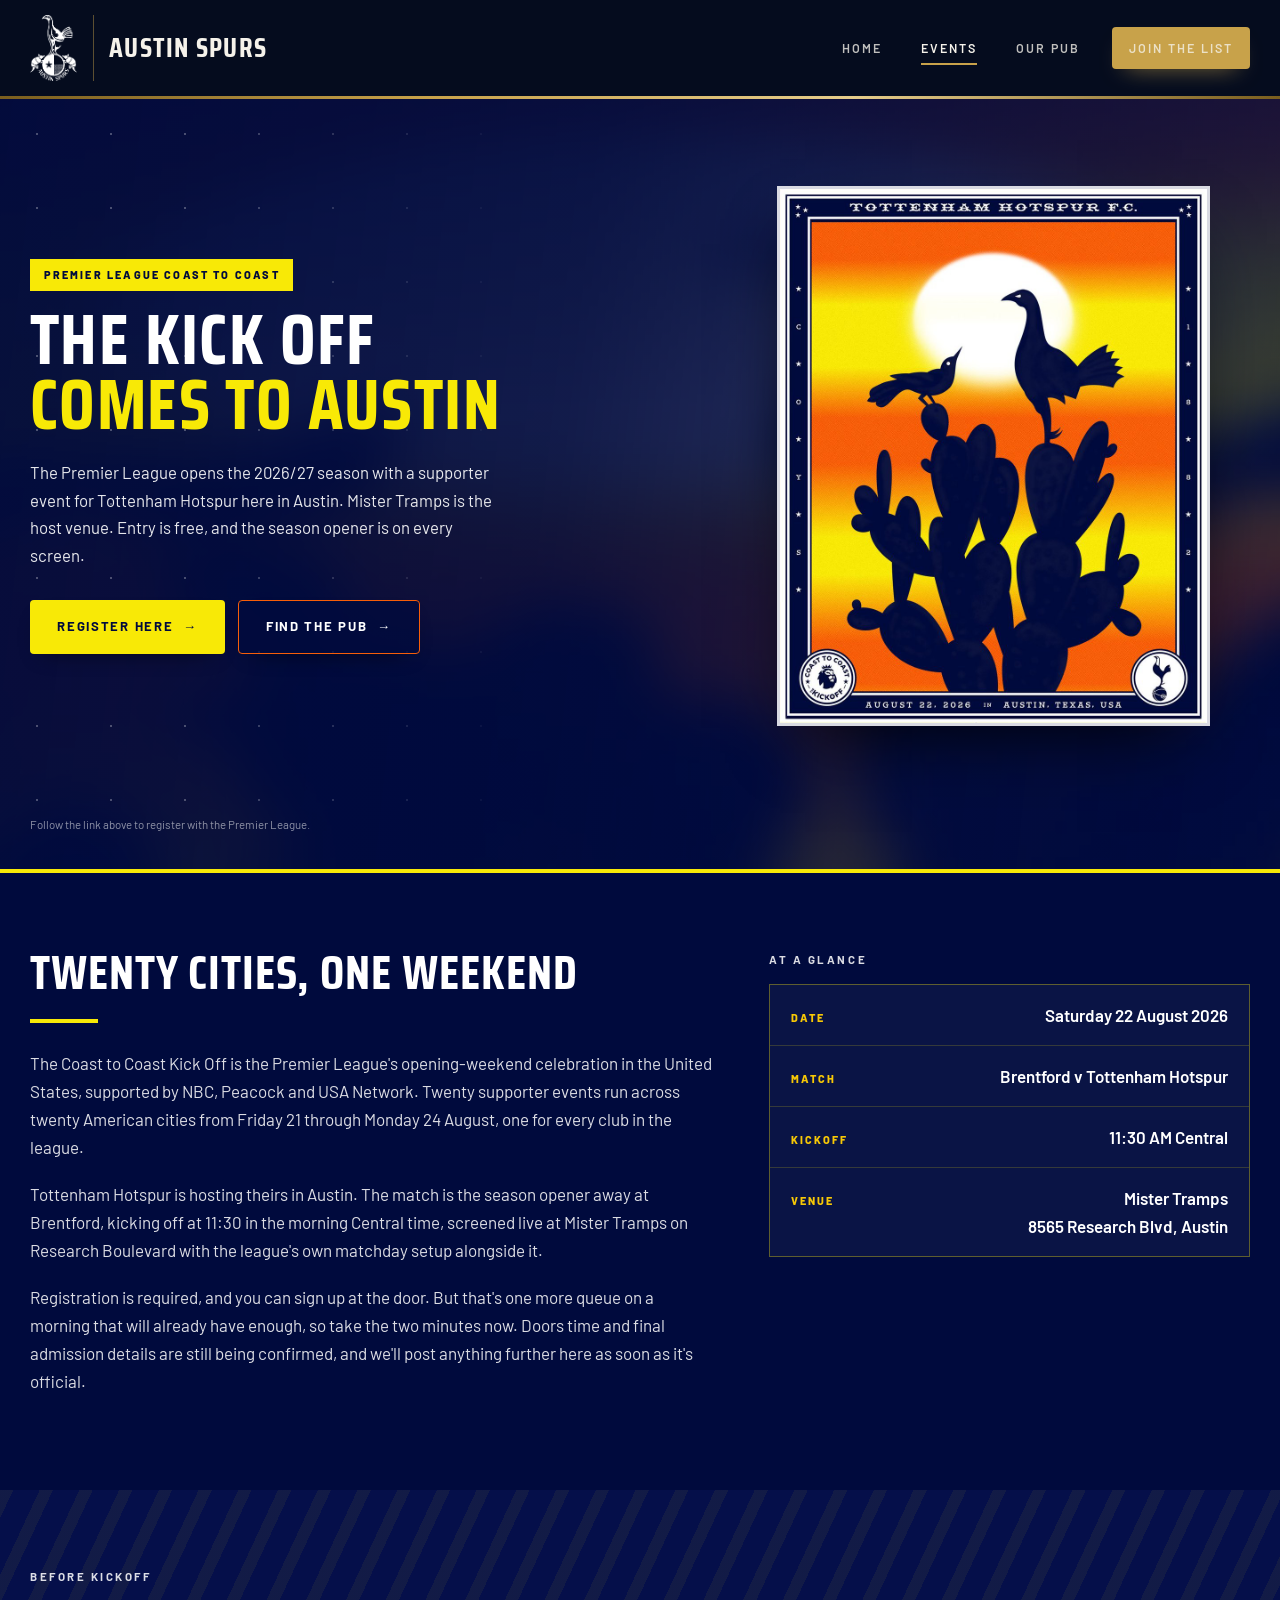
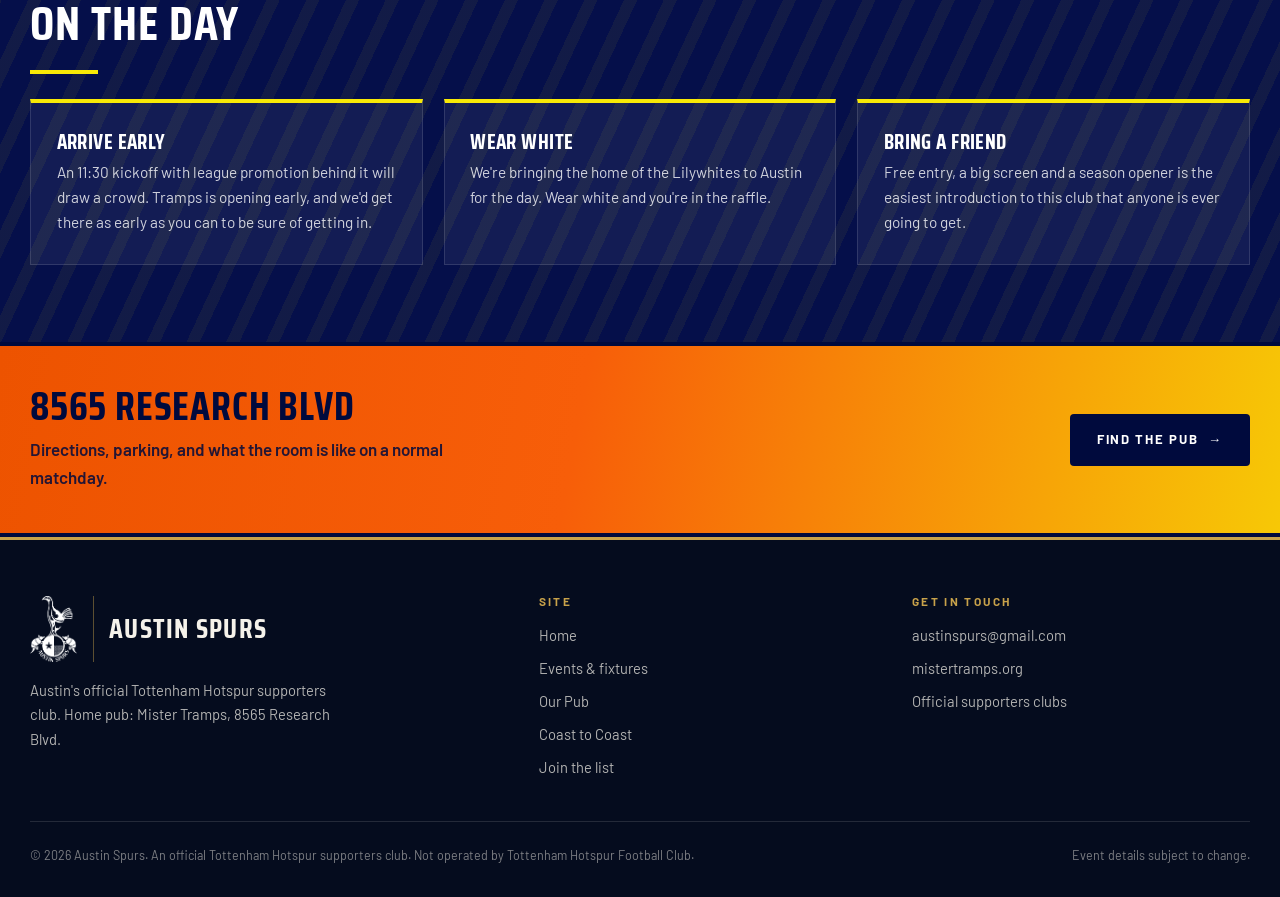
==== commit 2633fbb9: "Drop the artwork credit line" ====
--- a/coast-to-coast.html
+++ b/coast-to-coast.html
@@ -73,7 +73,7 @@
            alt="Premier League Coast to Coast Kick Off poster for Tottenham Hotspur: a cockerel and a grackle perched on prickly pear cactus against a Texas sunset, dated August 22, 2026 in Austin, Texas.">
     </figure>
   </div>
-  <p class="c2c-hero__credit">Artwork &copy; Premier League. Registration is handled by the Premier League.</p>
+  <p class="c2c-hero__credit">Follow the link above to register with the Premier League.</p>
 </section>
 
 <!-- =========================== THE EVENT + AT A GLANCE =========================== -->
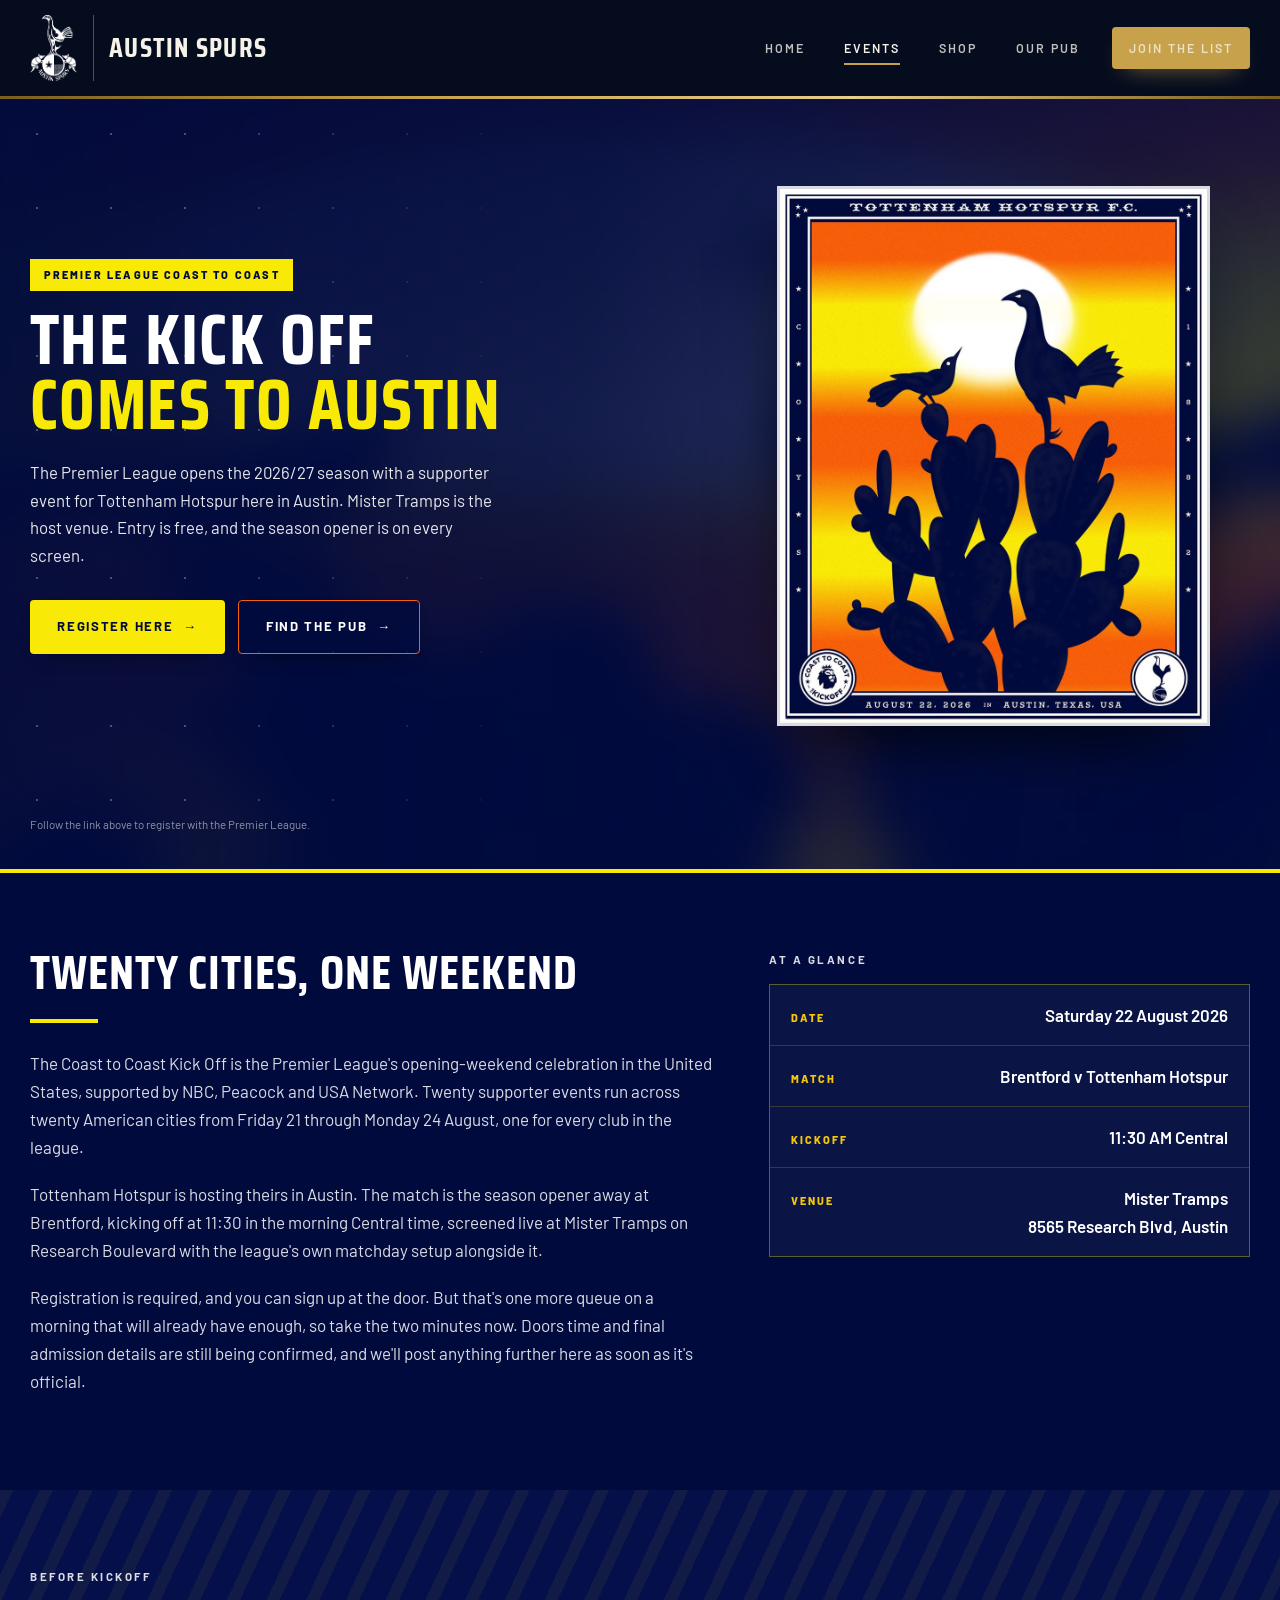
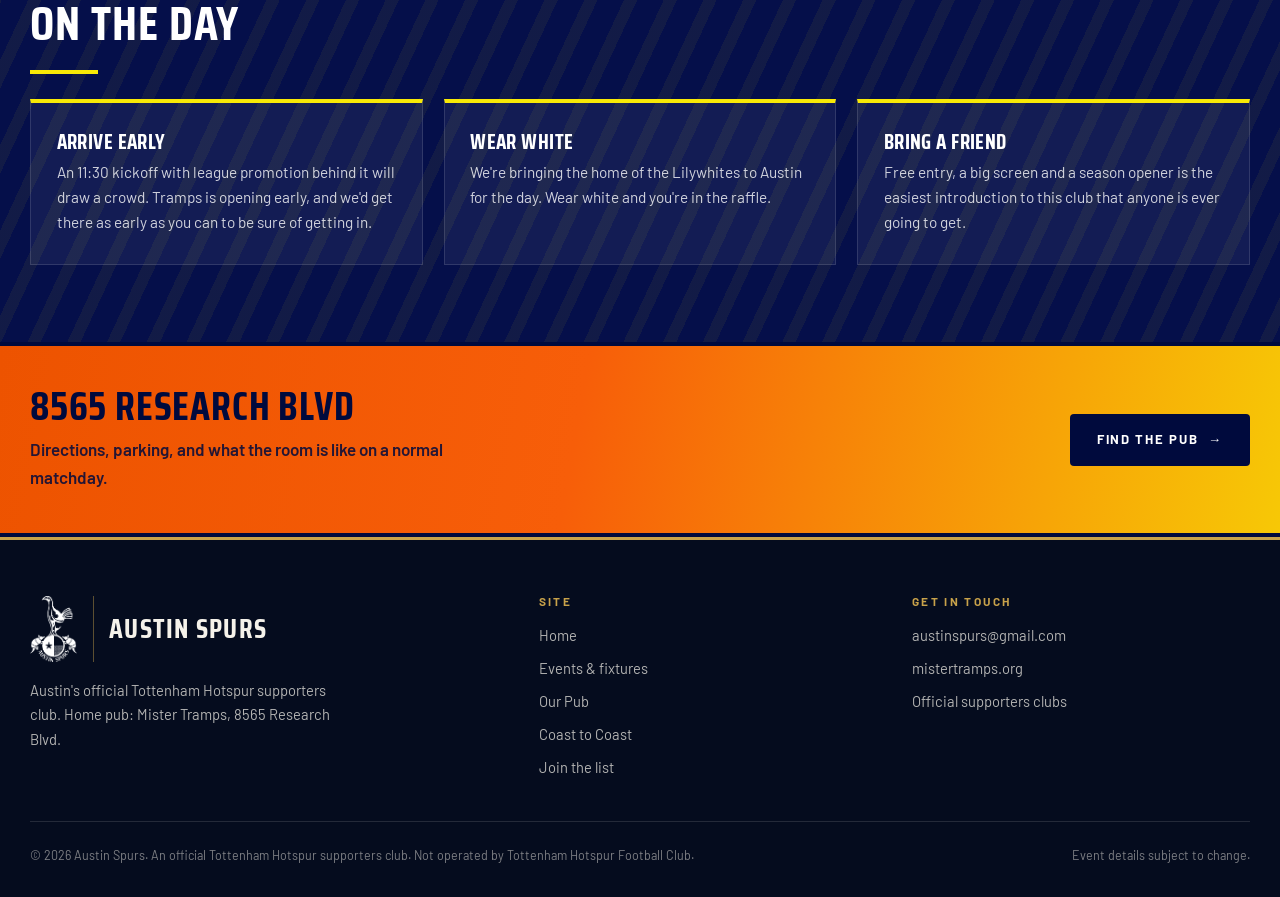
==== commit 9937ec48: "Add Shop to the header nav" ====
--- a/coast-to-coast.html
+++ b/coast-to-coast.html
@@ -38,6 +38,7 @@
       <ul>
         <li><a href="index.html">Home</a></li>
         <li><a href="events.html" aria-current="page">Events</a></li>
+        <li><a href="https://swagsta.com/collections/austin-spurs-local-club-designs">Shop</a></li>
         <li><a href="tramps.html">Our Pub</a></li>
         <li><a class="btn nav-cta" href="join.html">Join the list</a></li>
       </ul>
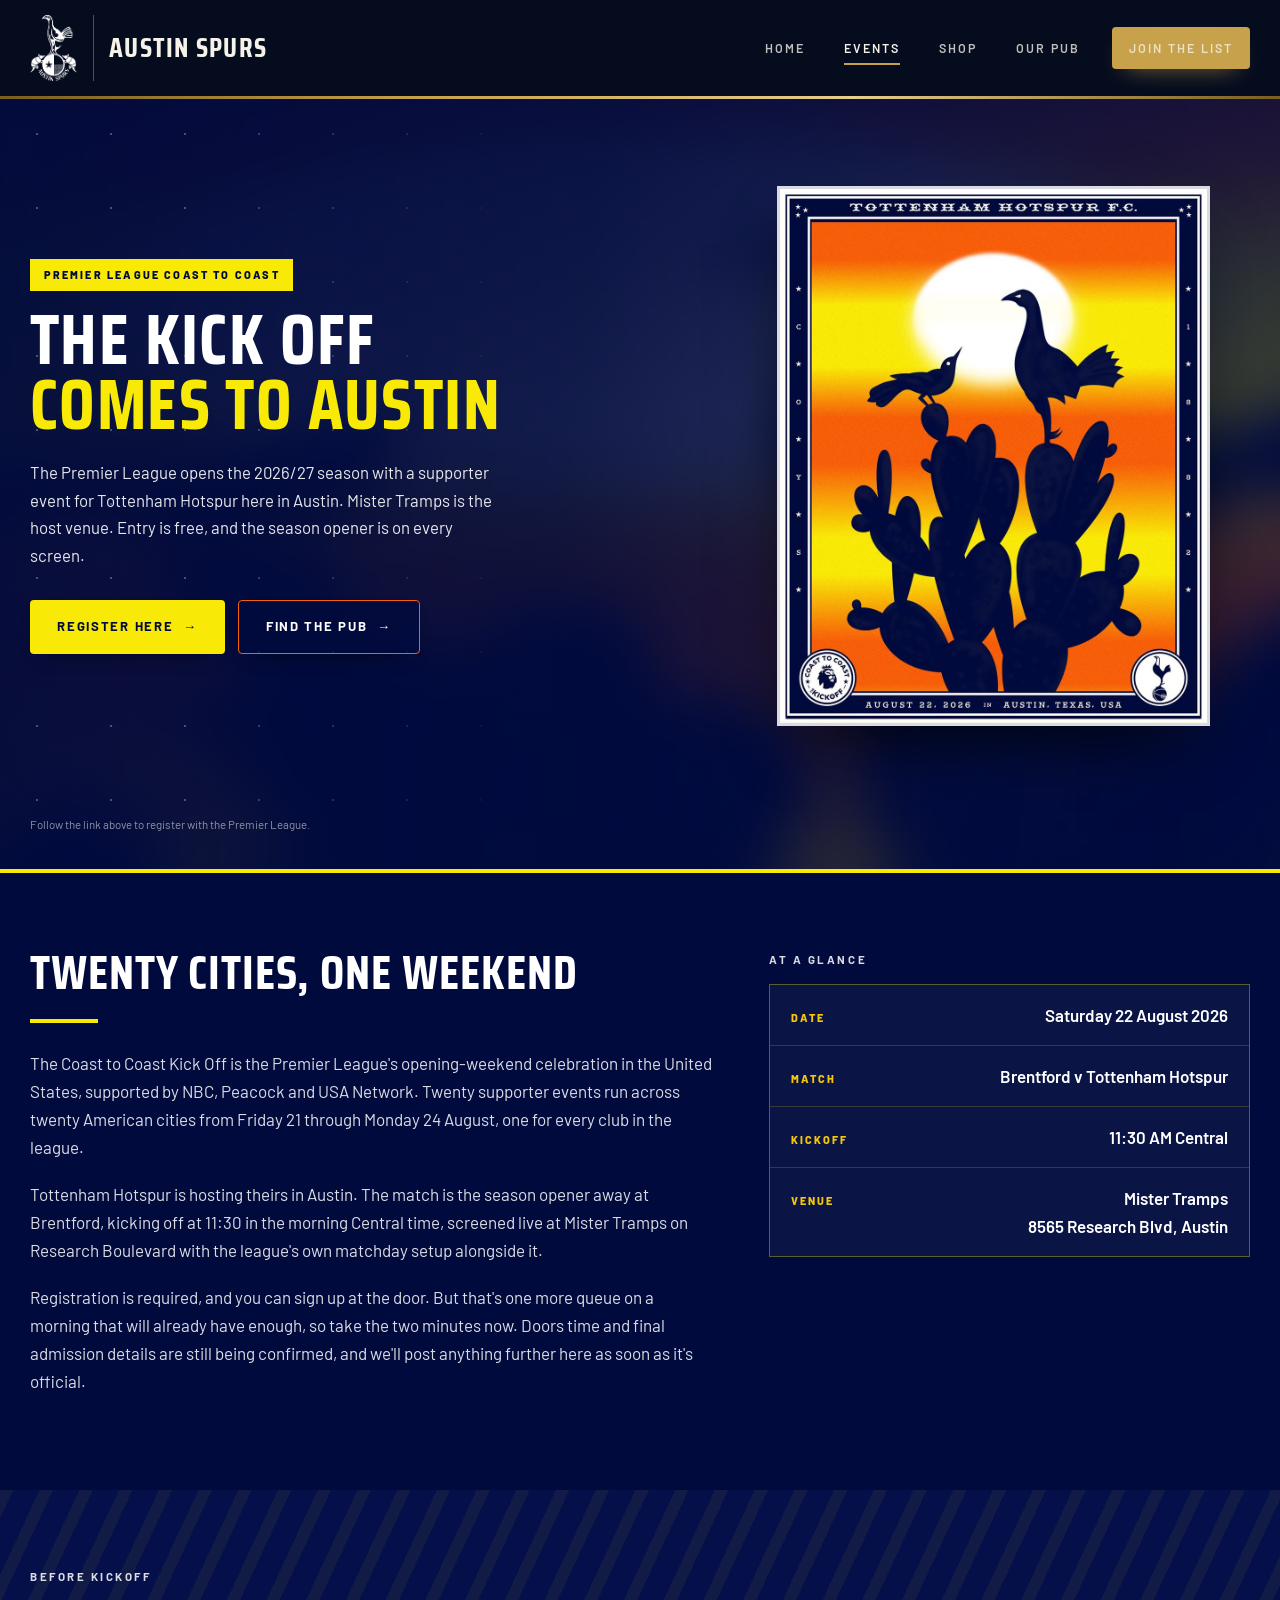
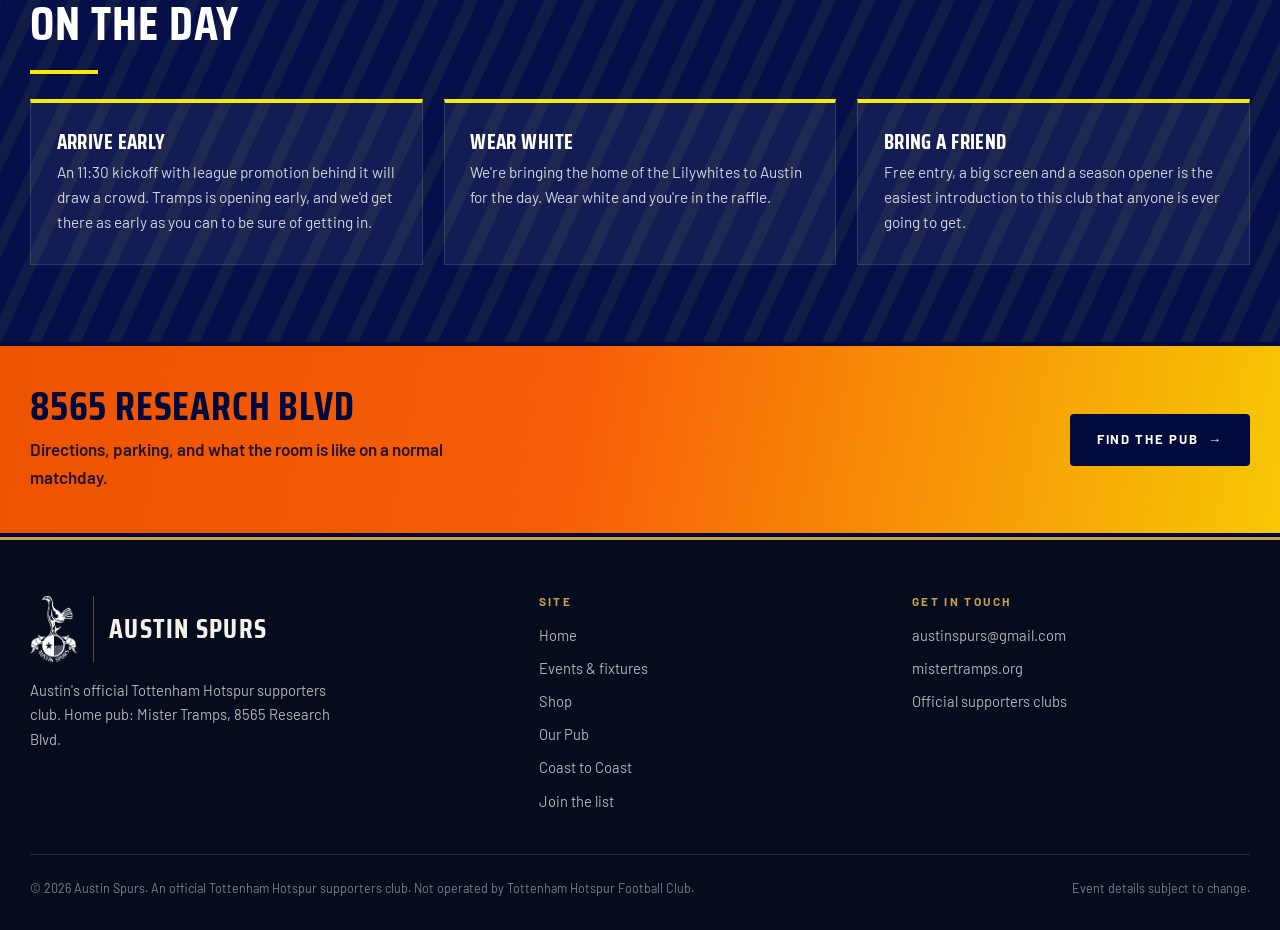
==== commit 465a7f0b: "Add Shop to the footer too" ====
--- a/coast-to-coast.html
+++ b/coast-to-coast.html
@@ -177,6 +177,7 @@
         <ul>
           <li><a href="index.html">Home</a></li>
           <li><a href="events.html">Events &amp; fixtures</a></li>
+          <li><a href="https://swagsta.com/collections/austin-spurs-local-club-designs">Shop</a></li>
           <li><a href="tramps.html">Our Pub</a></li>
           <li><a href="coast-to-coast.html">Coast to Coast</a></li>
           <li><a href="join.html">Join the list</a></li>
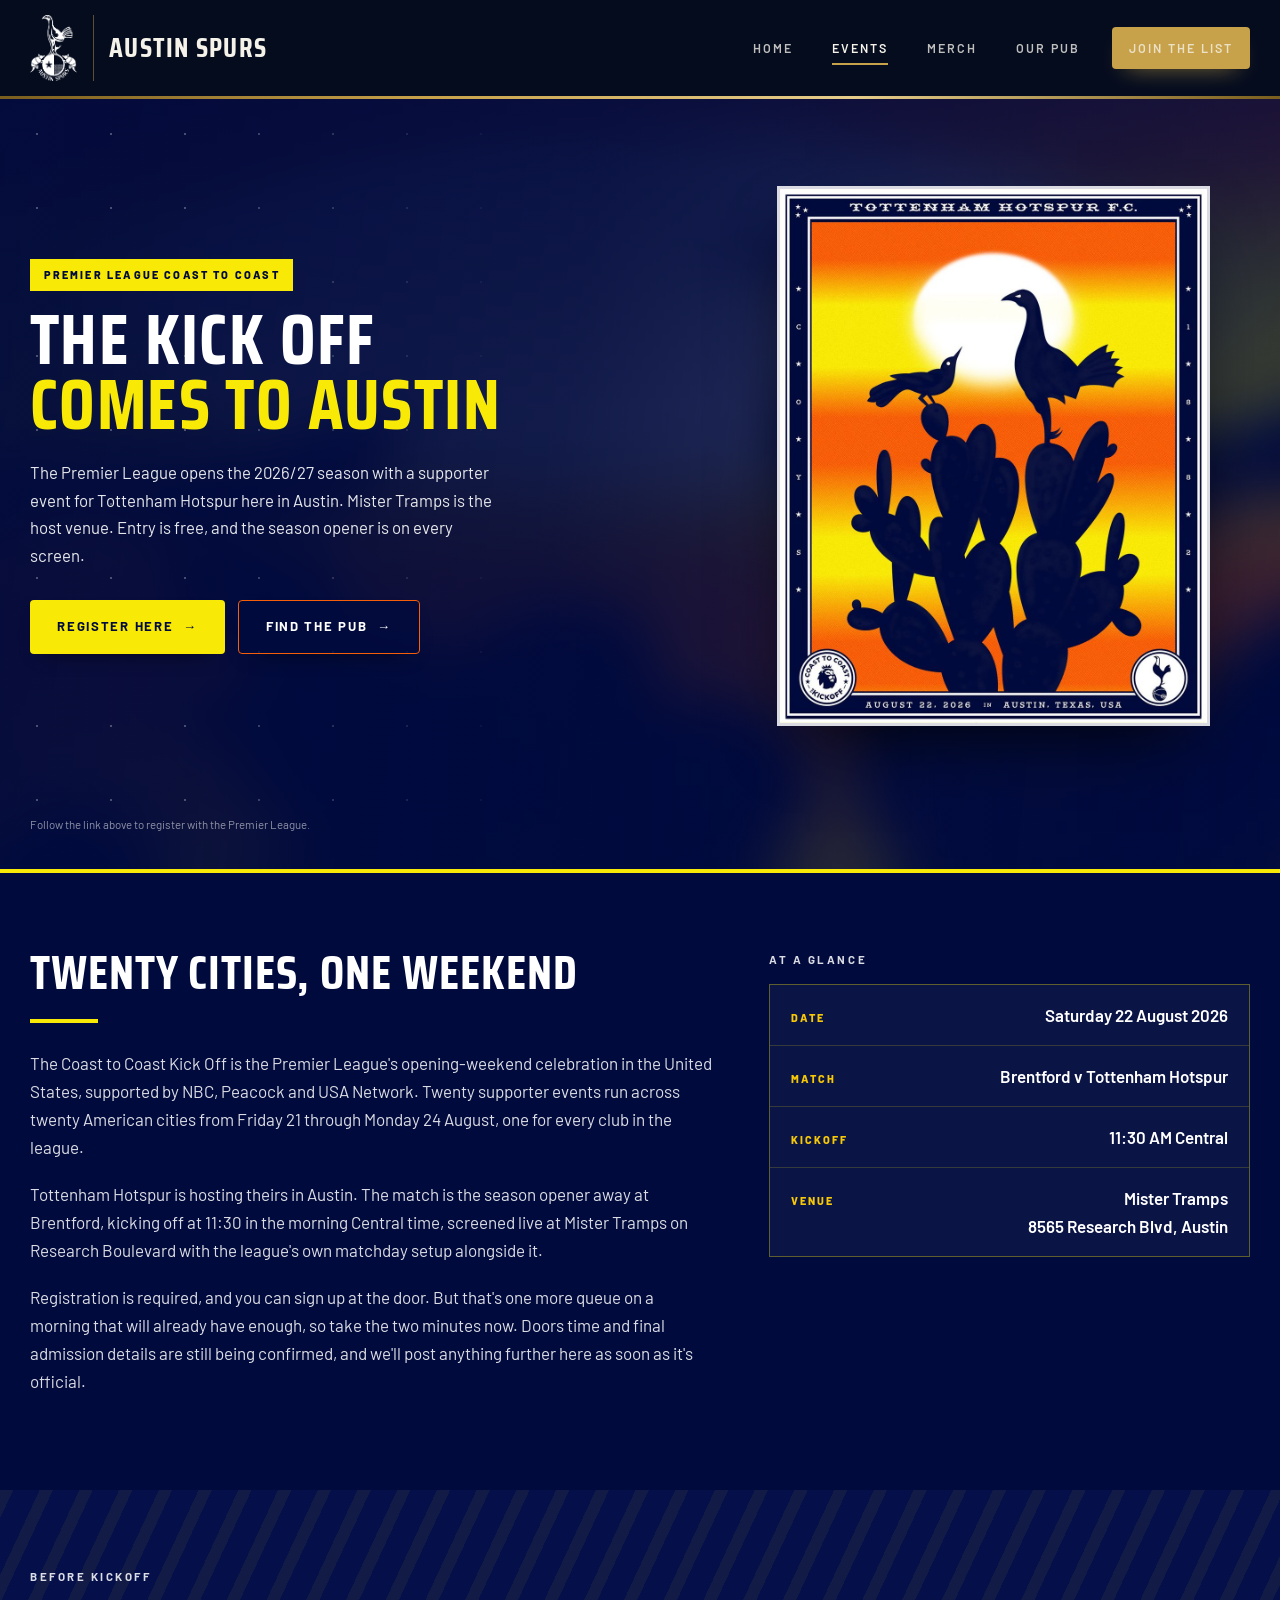
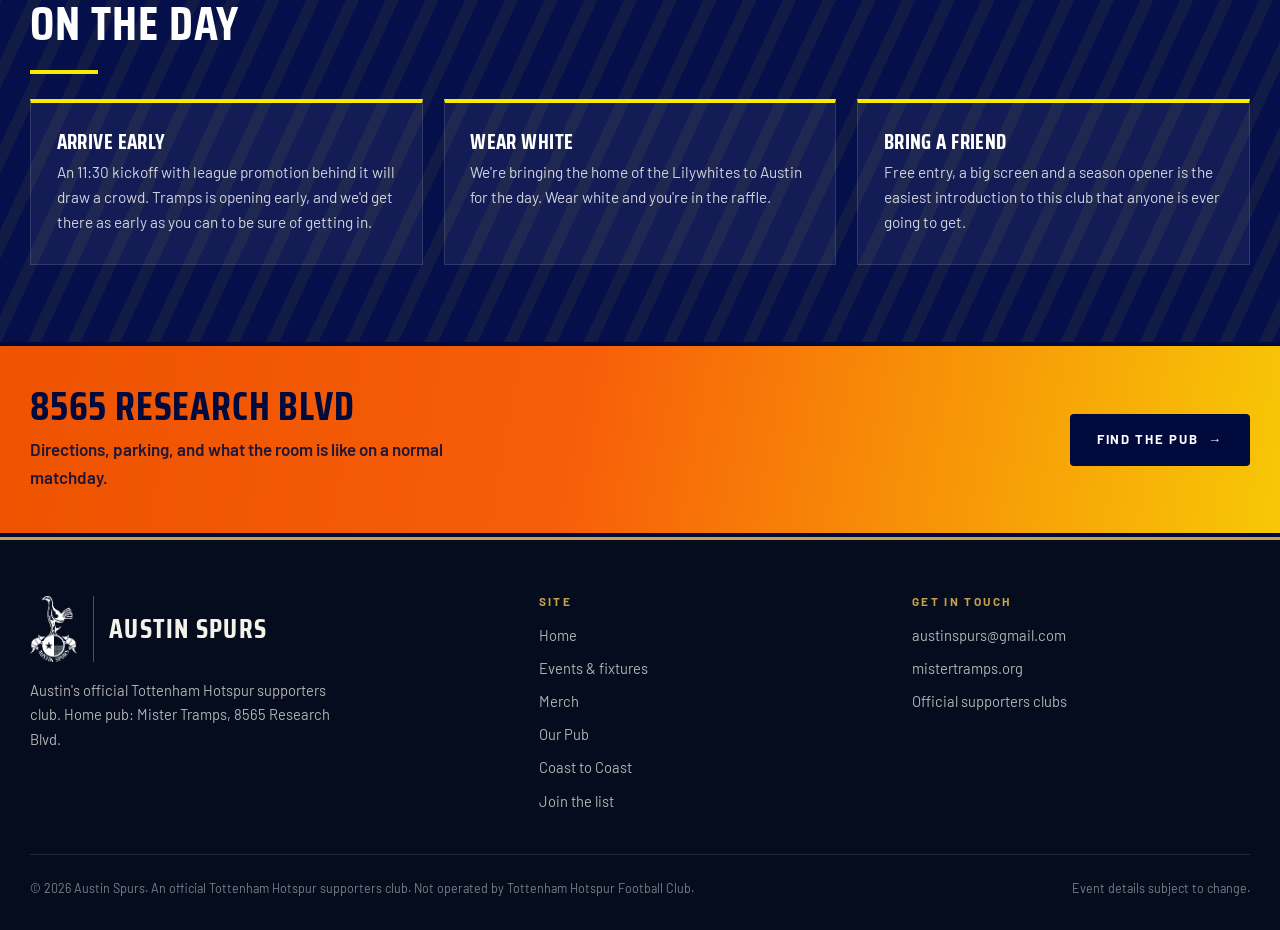
==== commit 3ec91897: "Rename Shop to Merch" ====
--- a/coast-to-coast.html
+++ b/coast-to-coast.html
@@ -38,7 +38,7 @@
       <ul>
         <li><a href="index.html">Home</a></li>
         <li><a href="events.html" aria-current="page">Events</a></li>
-        <li><a href="https://swagsta.com/collections/austin-spurs-local-club-designs">Shop</a></li>
+        <li><a href="https://swagsta.com/collections/austin-spurs-local-club-designs">Merch</a></li>
         <li><a href="tramps.html">Our Pub</a></li>
         <li><a class="btn nav-cta" href="join.html">Join the list</a></li>
       </ul>
@@ -177,7 +177,7 @@
         <ul>
           <li><a href="index.html">Home</a></li>
           <li><a href="events.html">Events &amp; fixtures</a></li>
-          <li><a href="https://swagsta.com/collections/austin-spurs-local-club-designs">Shop</a></li>
+          <li><a href="https://swagsta.com/collections/austin-spurs-local-club-designs">Merch</a></li>
           <li><a href="tramps.html">Our Pub</a></li>
           <li><a href="coast-to-coast.html">Coast to Coast</a></li>
           <li><a href="join.html">Join the list</a></li>
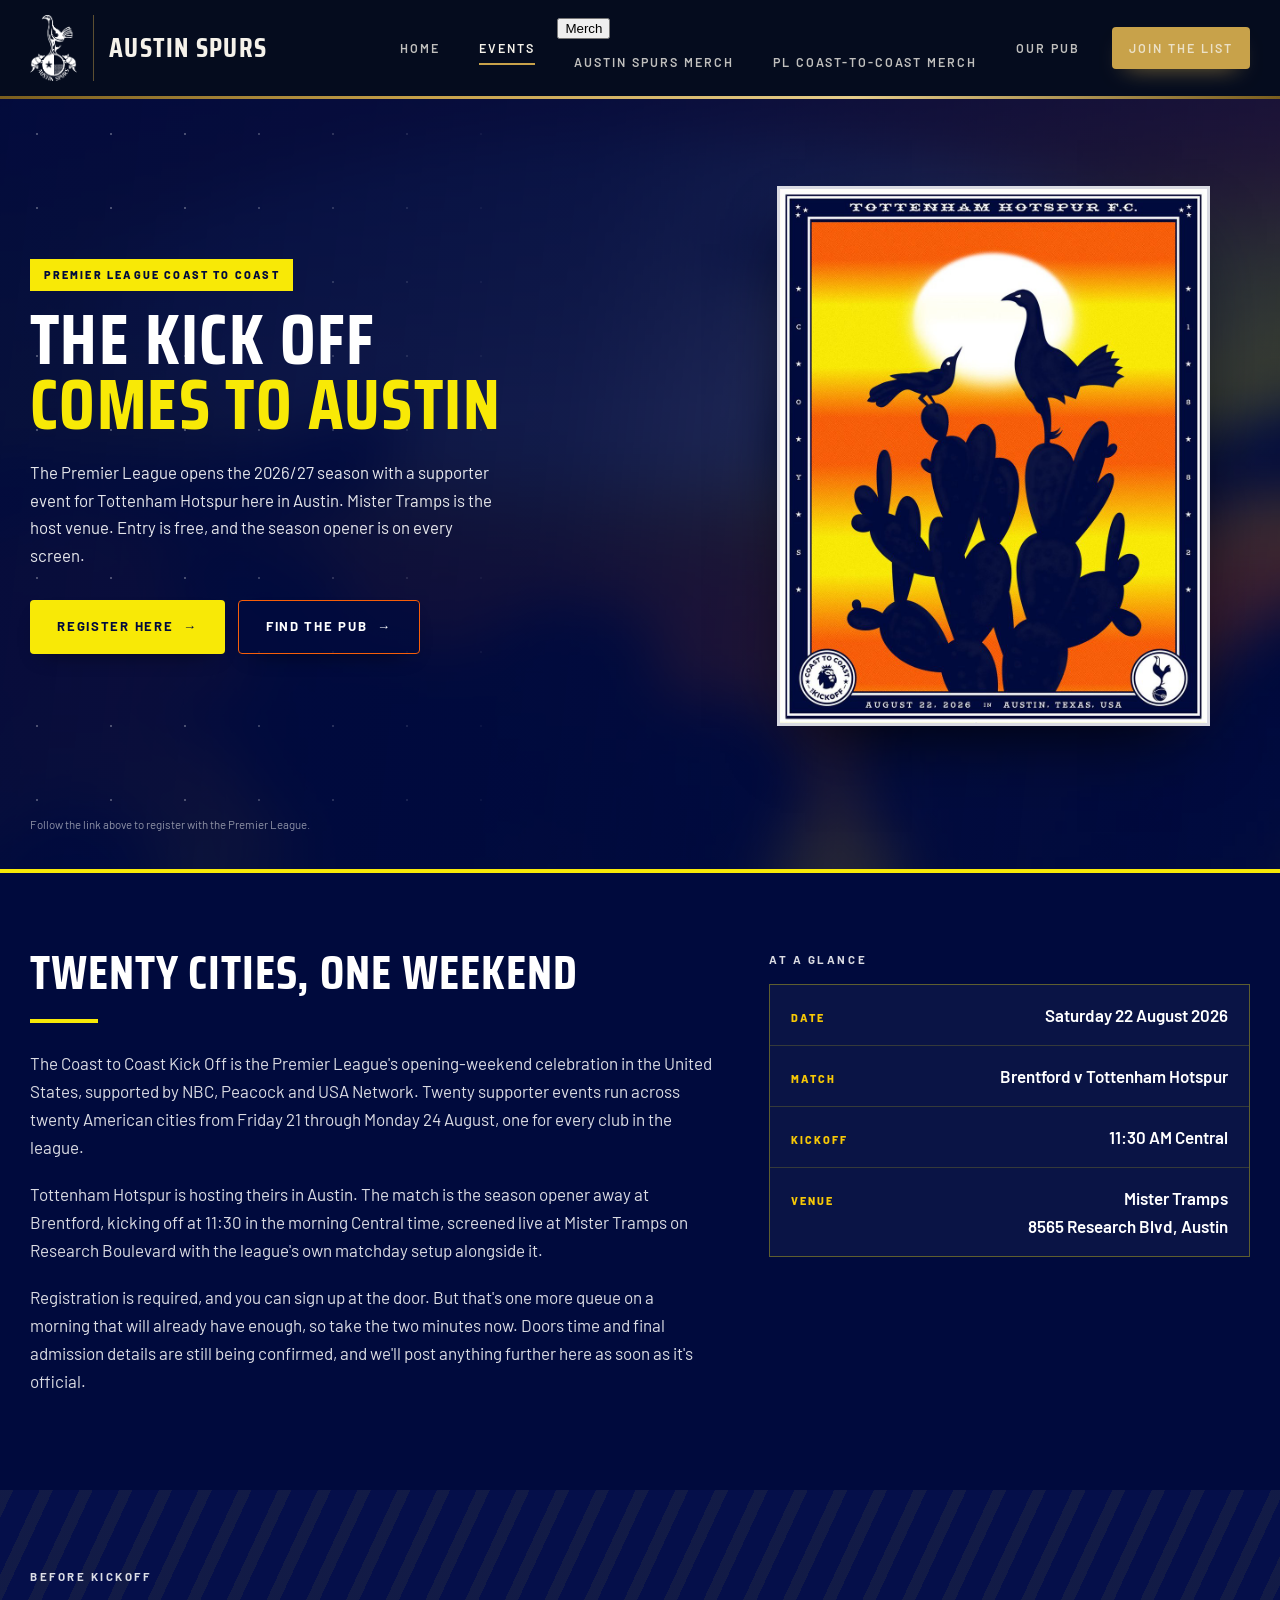
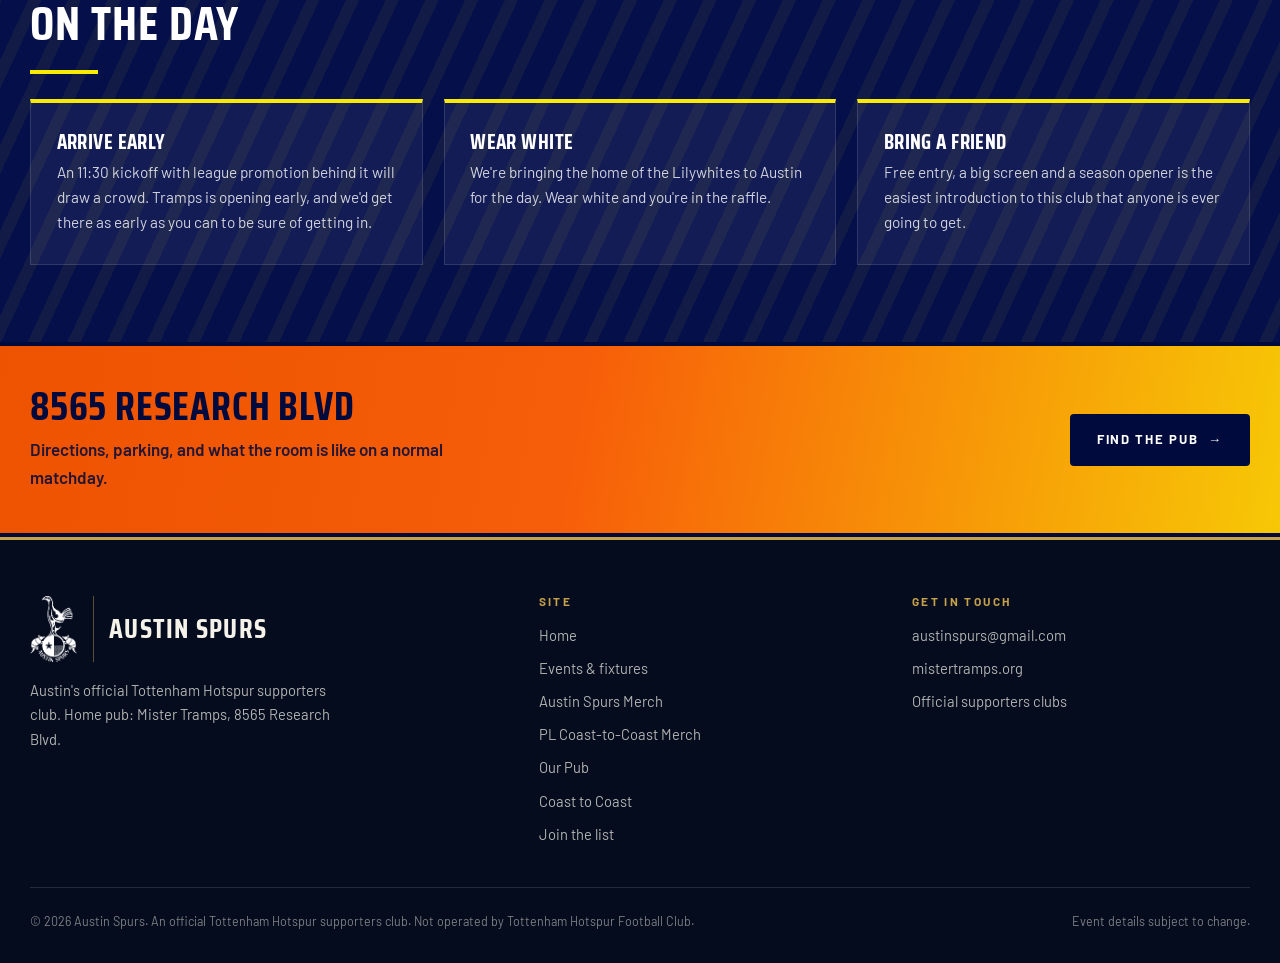
==== commit 0df78e5b: "Merch dropdown markup" ====
--- a/coast-to-coast.html
+++ b/coast-to-coast.html
@@ -38,7 +38,15 @@
       <ul>
         <li><a href="index.html">Home</a></li>
         <li><a href="events.html" aria-current="page">Events</a></li>
-        <li><a href="https://swagsta.com/collections/austin-spurs-local-club-designs">Merch</a></li>
+        <li class="nav-menu" data-open="false">
+          <button class="nav-menu__btn" type="button" aria-expanded="false" aria-controls="merch-menu">
+            Merch <span class="nav-menu__chev" aria-hidden="true"></span>
+          </button>
+          <ul class="nav-menu__list" id="merch-menu">
+            <li><a href="https://swagsta.com/collections/austin-spurs">Austin Spurs Merch</a></li>
+            <li><a href="https://swagsta.com/collections/austin-spurs-local-club-designs">PL Coast-to-Coast Merch</a></li>
+          </ul>
+        </li>
         <li><a href="tramps.html">Our Pub</a></li>
         <li><a class="btn nav-cta" href="join.html">Join the list</a></li>
       </ul>
@@ -177,7 +185,8 @@
         <ul>
           <li><a href="index.html">Home</a></li>
           <li><a href="events.html">Events &amp; fixtures</a></li>
-          <li><a href="https://swagsta.com/collections/austin-spurs-local-club-designs">Merch</a></li>
+          <li><a href="https://swagsta.com/collections/austin-spurs">Austin Spurs Merch</a></li>
+          <li><a href="https://swagsta.com/collections/austin-spurs-local-club-designs">PL Coast-to-Coast Merch</a></li>
           <li><a href="tramps.html">Our Pub</a></li>
           <li><a href="coast-to-coast.html">Coast to Coast</a></li>
           <li><a href="join.html">Join the list</a></li>
--- a/assets/css/site.css
+++ b/assets/css/site.css
@@ -735,10 +735,16 @@
 }
 .legend__item { display: flex; align-items: center; gap: .6rem; font-size: .88rem; }
 .legend__item b { font-weight: 700; }
-.legend__item span.lamp { flex: none; }
-
+/* flex: none is not optional. Every lamp sits in a flex row next to a label,
+   and a flex item defaults to flex-shrink: 1 — so the longer the label beside
+   it, the narrower the lamp gets squeezed. "Waiting on the pub" ran the TBD
+   lamp down to 15.4px wide against an unchanged 18px tall, which reads as an
+   oval. The green ones looked fine only because "Open" is short. Any status
+   whose wording grows will do the same, so pin it here on .lamp itself rather
+   than per-context. */
 .lamp {
   width: 14px; height: 14px; border-radius: 50%;
+  flex: none;
   display: inline-block;
   box-shadow: inset 0 0 0 1px rgba(0,0,0,.18);
 }
